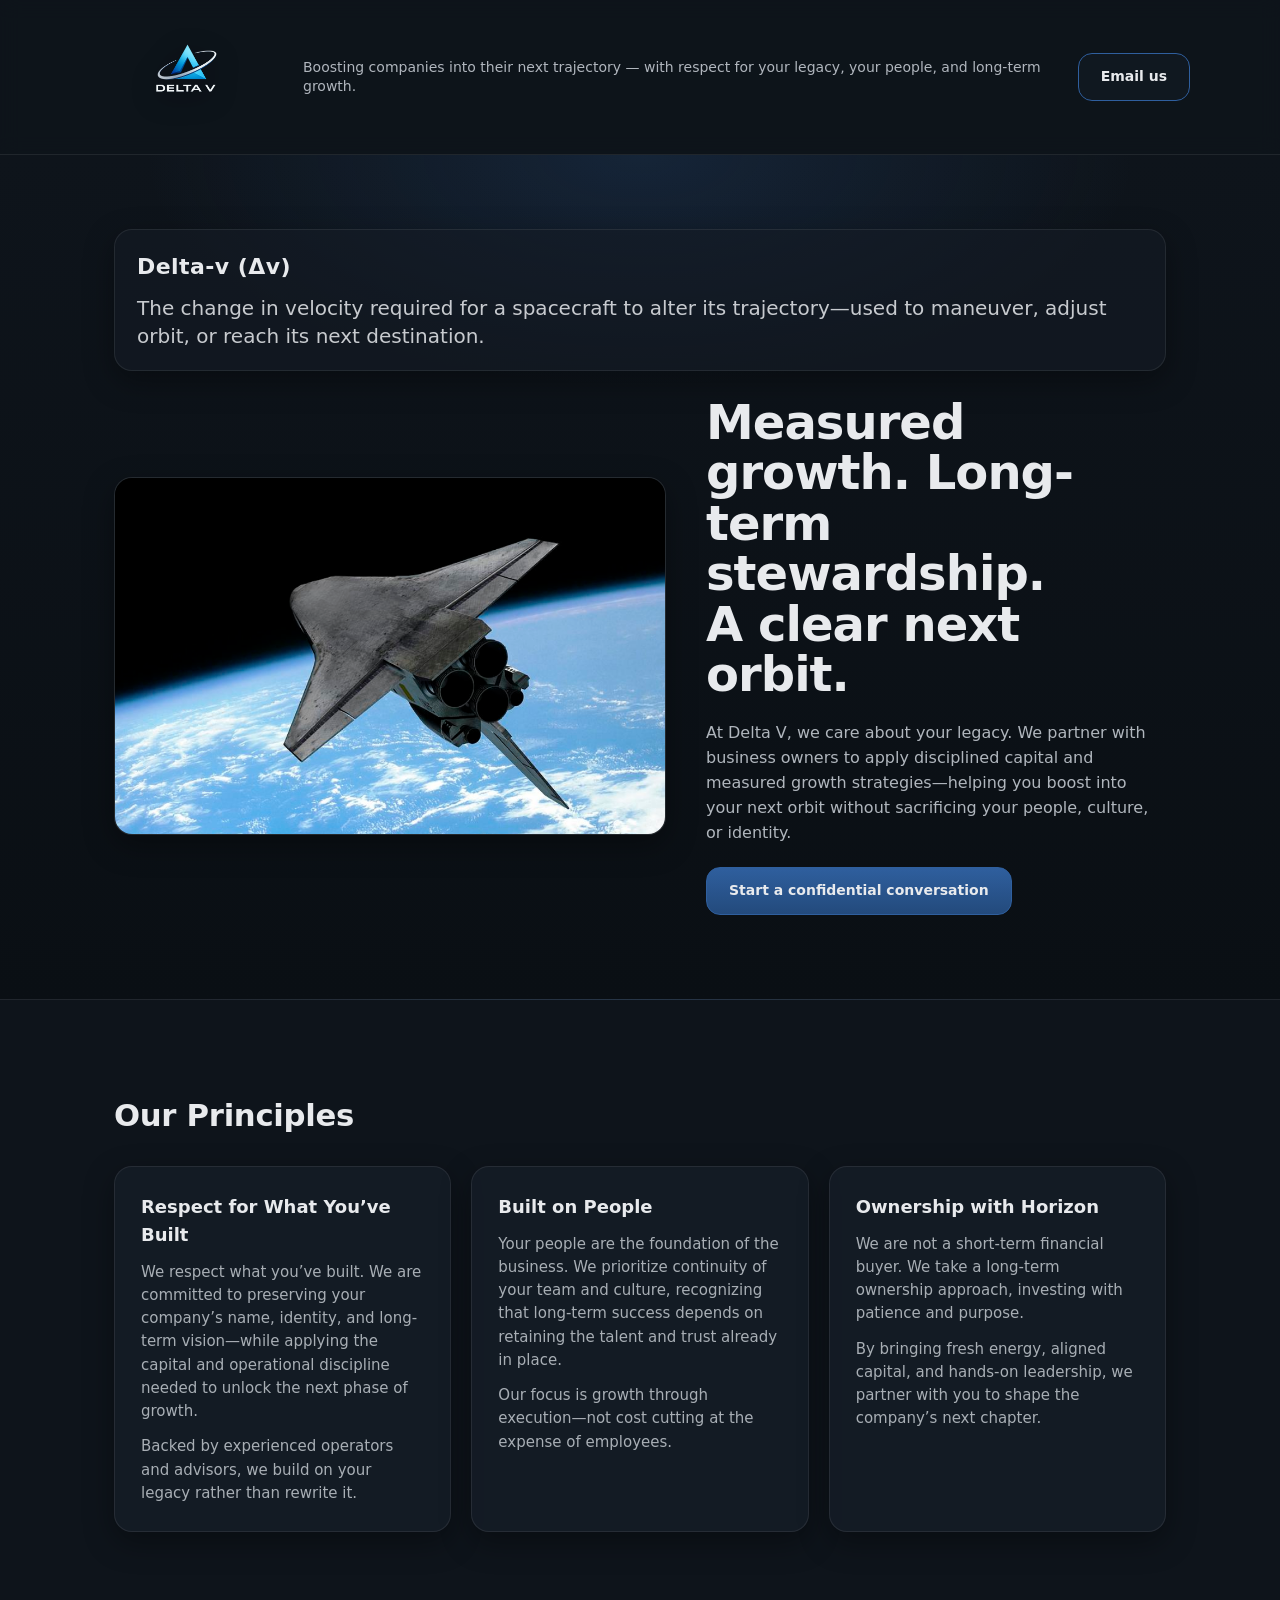
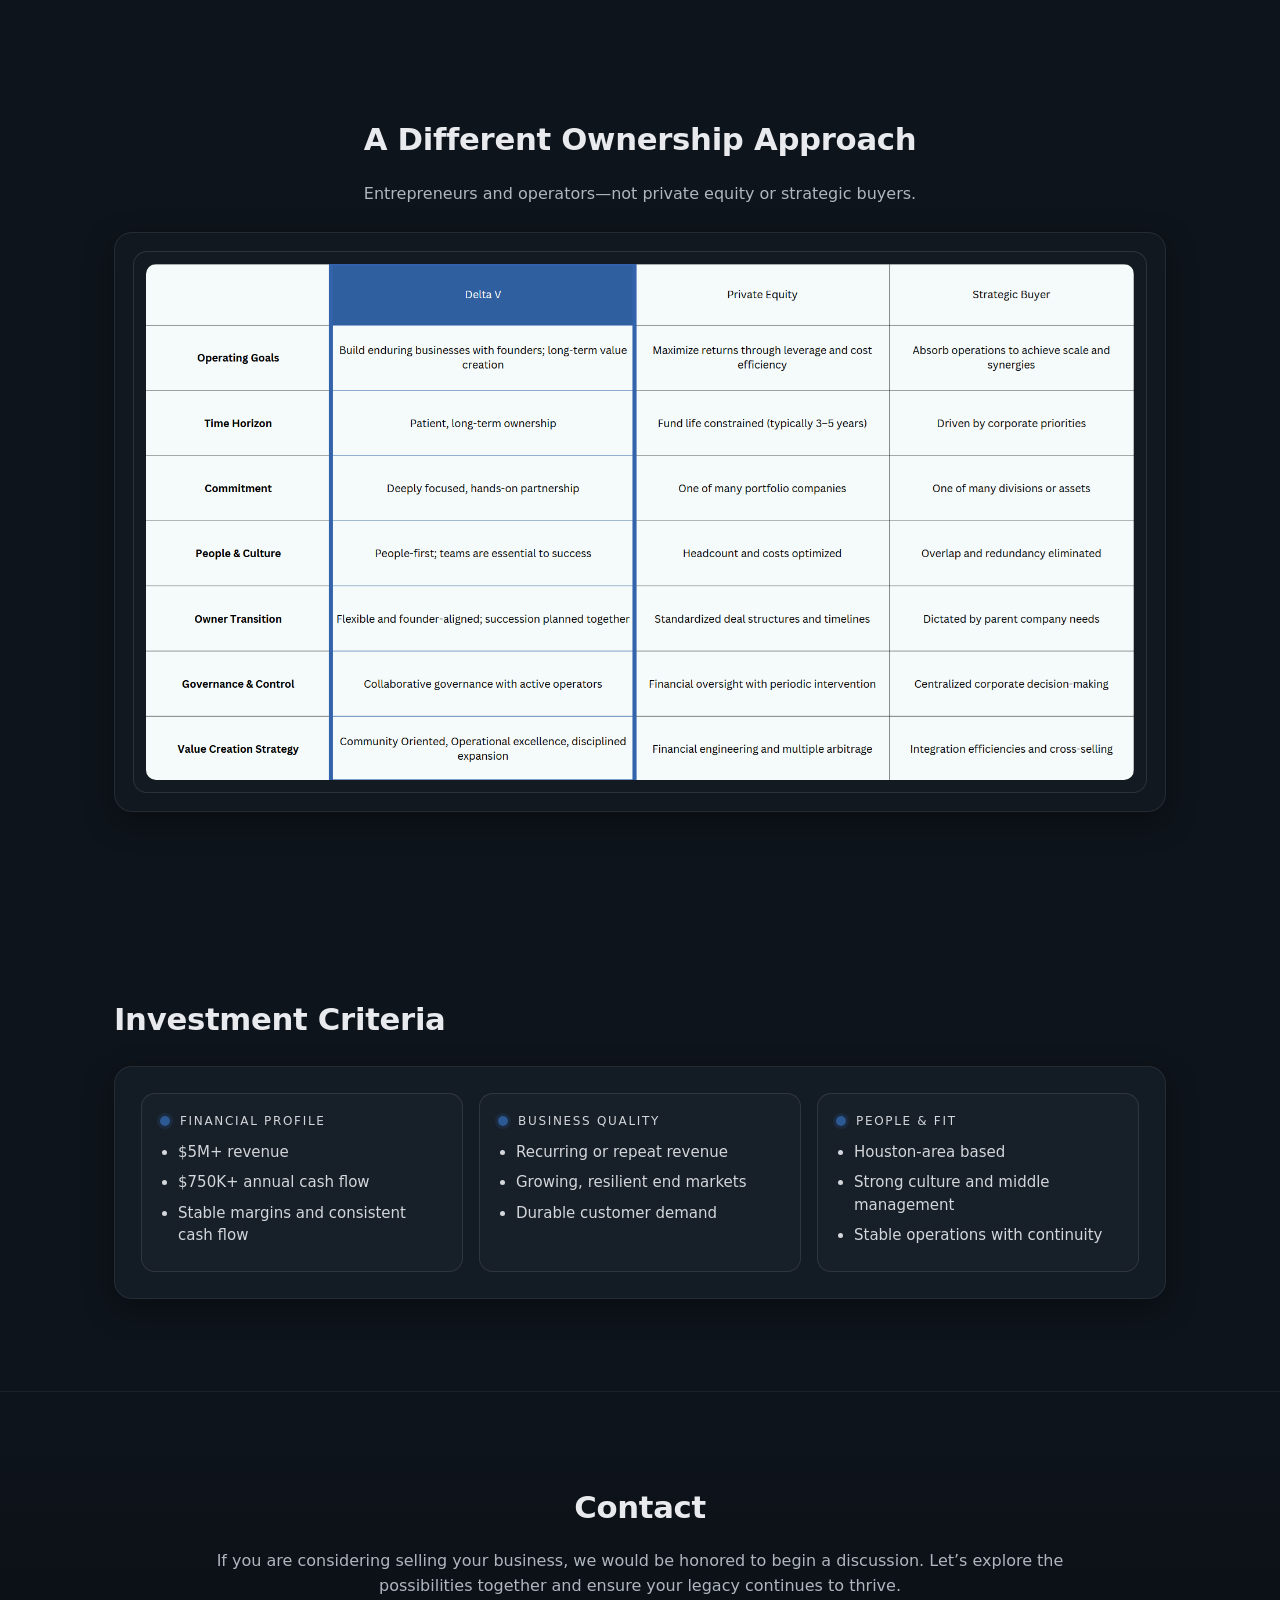
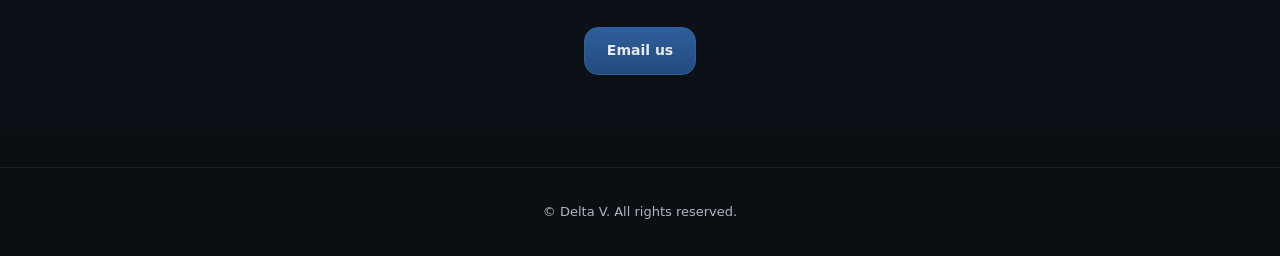
==== index.html @ 6af0a7a3 "Update index.html" ====
<!DOCTYPE html>
<html lang="en">
<head>
  <meta charset="UTF-8" />
  <meta name="viewport" content="width=device-width, initial-scale=1.0" />
  <title>Delta V</title>

  <style>
    :root{
      --bg-main:#0e141b;
      --bg-dark:#0a0f14;
      --text-main:#e8eaed;
      --text-muted:#b0b6bd;
      --accent:#2f5f9e;
      --border:rgba(255,255,255,.08);
      --shadow: 0 10px 30px rgba(0,0,0,.35);

      --max:1100px;
      --pad:24px;
      --radius:18px;

      --h1: clamp(30px, 3.8vw, 48px);
      --h2: clamp(24px, 2.4vw, 34px);
      --h3: 18px;
      --p:  clamp(16px, 1.2vw, 18px);

      --def-title: clamp(18px, 1.8vw, 22px);
      --def-text: clamp(16px, 1.6vw, 20px);
    }

    *{box-sizing:border-box;margin:0;padding:0}
    body{
      font-family: ui-sans-serif, system-ui, -apple-system, "Segoe UI", Roboto, Inter, Arial;
      background: var(--bg-main);
      color: var(--text-main);
      line-height: 1.55;
      -webkit-font-smoothing: antialiased;
    }

    a{color:inherit;text-decoration:none}
    img{display:block;max-width:100%}

    .wrap{max-width:var(--max);margin:0 auto;padding:0 var(--pad)}
    .section{padding:92px 0}
    @media (max-width: 640px){ :root{--pad:18px} .section{padding:72px 0} }

    h1{font-size:var(--h1);letter-spacing:-.02em;line-height:1.08;font-weight:650}
    h2{font-size:var(--h2);margin-bottom:18px;font-weight:650;letter-spacing:-.01em}
    h3{font-size:var(--h3);margin-bottom:12px;font-weight:650}
    p{color:var(--text-muted);font-size:var(--p)}

    .btn{
      display:inline-flex;align-items:center;justify-content:center;
      padding:12px 22px;border-radius:14px;
      border:1px solid var(--accent);
      font-weight:650;font-size:14px;white-space:nowrap;
      background:rgba(20,28,38,.55);
      transition:transform .15s ease, box-shadow .15s ease;
    }
    .btn:hover{transform:translateY(-1px);box-shadow:0 12px 26px rgba(0,0,0,.35)}
    .btn-primary{
      background:linear-gradient(180deg,#2f5f9e,#234a7c);
      border-color:#2f5f9e;
    }

    /* ===== TOP BAR (logo-only) ===== */
    .topbar{
      position:sticky;top:0;z-index:100;
      background:rgba(14,20,27,.9);
      backdrop-filter:blur(10px);
      border-bottom:1px solid var(--border);
    }
    .topbar-inner{
      display:flex;align-items:center;justify-content:space-between;
      gap:22px;padding:12px 0;
    }
    .brand{display:flex;align-items:center;gap:18px;min-width:0}

    /* Transparent-logo-ready: no badge background, soft edges, subtle shadow */
   .logo-wrap{
  padding: 0;              /* key: no padding ballooning the bar */
  line-height: 0;          /* removes extra inline spacing */
  display:flex;
  align-items:center;
}

.logo-wrap img{
  height: 130px;            /* THIS controls size cleanly */
  width: auto;
  max-width: none;         /* prevents max-width:100% from limiting */
  object-fit: contain;
  filter: drop-shadow(0 6px 14px rgba(0,0,0,.45));
}


    .top-tagline{
      color:var(--text-muted);
      font-size:14px;line-height:1.35;max-width:780px;
    }
   @media (max-width: 780px){
  .logo-wrap{
    width:54px;
  }
}

    /* ===== HERO ===== */
    .hero{
      background:
        radial-gradient(900px 420px at 50% 0%, rgba(47,95,158,.22), transparent 55%),
        linear-gradient(to bottom,var(--bg-main),var(--bg-dark));
      padding:74px 0 84px;
      border-bottom:1px solid var(--border);
    }
    .def-wide{
      border:1px solid var(--border);
      background:rgba(20,28,38,.6);
      border-radius:18px;
      padding:20px 22px;
      box-shadow:var(--shadow);
      margin-bottom:26px;
    }
    .def-wide .def-title{
      font-size:var(--def-title);
      font-weight:700;
      letter-spacing:.02em;
      color:var(--text-main);
      margin-bottom:10px;
    }
    .def-wide .def-text{
      font-size:var(--def-text);
      color:rgba(232,234,237,.85);
      line-height:1.4;
      max-width:1000px;
    }
    .hero-grid{
      display:grid;
      grid-template-columns:minmax(0,1.2fr) minmax(0,1fr);
      gap:40px;
      align-items:center;
    }
    @media (max-width: 900px){
      .hero-grid{grid-template-columns:1fr;gap:22px}
    }
    .hero-media{
      border-radius:var(--radius);
      overflow:hidden;
      border:1px solid var(--border);
      background:rgba(255,255,255,.03);
      box-shadow:var(--shadow);
    }
    .hero-media img{width:100%;height:auto;object-fit:cover}
    .hero-copy{
      display:flex;flex-direction:column;
      align-items:flex-start;justify-content:center;
      max-width:520px;
    }
    .hero-copy h1{
      margin:0 0 12px;
      line-height:1.05;
      letter-spacing:-.02em;
    }
    .hero-copy p{margin-top:10px;max-width:720px}
    .hero-actions{display:flex;gap:12px;flex-wrap:wrap;margin-top:22px}

    /* ===== PRINCIPLES ===== */
    .grid-3{
      display:grid;
      grid-template-columns:repeat(3,1fr);
      gap:20px;
      margin-top:26px;
    }
    @media (max-width: 900px){ .grid-3{grid-template-columns:1fr} }
    .card{
      background:rgba(20,28,38,.9);
      border:1px solid var(--border);
      border-radius:var(--radius);
      padding:26px;
      box-shadow:var(--shadow);
    }
    .card p{
      color:rgba(176,182,189,.95);
      font-size:15px;
      line-height:1.55;
    }

    /* ===== COMPARISON TABLE (embedded feel, no extra text) ===== */
    .center{text-align:center}
    .embed{
      margin-top:26px;
      border:1px solid var(--border);
      border-radius:var(--radius);
      background:rgba(255,255,255,.02);
      box-shadow:var(--shadow);
      padding:18px;
    }
    .table-wrap{
      border-radius:14px;
      border:1px solid rgba(255,255,255,.10);
      background:rgba(255,255,255,.01);
      padding:12px;
      overflow-x:auto;
      -webkit-overflow-scrolling:touch;
    }
    .table-wrap img{
      min-width:820px;
      background:#fff;
      border-radius:10px;
      display:block;
    }

    /* ===== INVESTMENT CRITERIA (3 buckets + dots) ===== */
    .criteria-card{
      margin-top:22px;
      background:rgba(20,28,38,.9);
      border:1px solid var(--border);
      border-radius:var(--radius);
      box-shadow:var(--shadow);
      padding:26px;
    }
    .criteria-buckets{
      display:grid;
      grid-template-columns:repeat(3,minmax(0,1fr));
      gap:16px;
    }
    @media (max-width: 980px){ .criteria-buckets{grid-template-columns:1fr} }
    .bucket{
      border:1px solid rgba(255,255,255,.10);
      background:rgba(255,255,255,.02);
      border-radius:14px;
      padding:18px 18px 16px;
    }
    .bucket-title{
      font-size:12px;
      letter-spacing:.14em;
      text-transform:uppercase;
      color:rgba(232,234,237,.90);
      margin-bottom:10px;
      display:flex;
      align-items:center;
      gap:10px;
    }
    .bucket-title:before{
      content:"";
      width:10px;
      height:10px;
      border-radius:999px;
      background:rgba(47,95,158,.9);
      box-shadow:0 0 0 3px rgba(47,95,158,.18);
      flex:0 0 auto;
    }
    .bucket ul{
      margin:0;
      padding-left:18px;
      color:rgba(232,234,237,.90);
    }
    .bucket li{
      font-size:15px;
      line-height:1.5;
      margin:8px 0;
    }

    /* ===== CONTACT (overlap fixed) ===== */
    .contact{
      background:linear-gradient(to bottom,var(--bg-main),var(--bg-dark));
      border-top:1px solid var(--border);
    }
    .stack{
      max-width:860px;
      margin:0 auto;
      text-align:center;
    }
    .contact .stack p{
      margin: 0 auto 22px;
      max-width: 900px;
    }
    .contact-actions{
      display:flex;
      justify-content:center;
      padding-top: 6px;
    }

    footer{
      text-align:center;
      padding:34px 24px;
      font-size:13px;
      color:var(--text-muted);
      border-top:1px solid var(--border);
      background:var(--bg-dark);
    }
  </style>
</head>

<body>

  <!-- TOP BAR (logo-only) -->
  <div class="topbar">
    <div class="wrap topbar-inner">
      <div class="brand">
        <div class="logo-wrap">
          <img src="assets/logo.png" alt="Delta V logo">
        </div>
        <div class="top-tagline">
          Boosting companies into their next trajectory — with respect for your legacy,
          your people, and long-term growth.
        </div>
      </div>
      <a class="btn" href="mailto:hello@deltav.com">Email us</a>
    </div>
  </div>

  <!-- HERO -->
  <section class="hero">
    <div class="wrap">

      <div class="def-wide">
        <div class="def-title">Delta-v (Δv)</div>
        <div class="def-text">
          The change in velocity required for a spacecraft to alter its trajectory—used to maneuver,
          adjust orbit, or reach its next destination.
        </div>
      </div>

      <div class="hero-grid">
        <div class="hero-media">
          <img src="assets/hero-orbit.png" alt="Spacecraft boosting into orbit">
        </div>

        <div class="hero-copy">
          <h1>Measured growth. Long-term stewardship.<br>A clear next orbit.</h1>

          <p>
            At Delta V, we care about your legacy. We partner with business owners to apply disciplined capital
            and measured growth strategies—helping you boost into your next orbit without sacrificing your
            people, culture, or identity.
          </p>

          <!-- Email template button removed -->
          <div class="hero-actions">
            <a class="btn btn-primary" href="mailto:hello@deltav.com">Start a confidential conversation</a>
          </div>
        </div>
      </div>

    </div>
  </section>

  <!-- PRINCIPLES (original full text) -->
  <section class="section">
    <div class="wrap">
      <h2>Our Principles</h2>

      <div class="grid-3">
        <div class="card">
          <h3>Respect for What You’ve Built</h3>
          <p>
            We respect what you’ve built. We are committed to preserving your company’s name, identity, and long-term vision—while applying the capital and operational discipline needed to unlock the next phase of growth.
          </p>
          <p style="margin-top:12px;">
            Backed by experienced operators and advisors, we build on your legacy rather than rewrite it.
          </p>
        </div>

        <div class="card">
          <h3>Built on People</h3>
          <p>
            Your people are the foundation of the business. We prioritize continuity of your team and culture, recognizing that long-term success depends on retaining the talent and trust already in place.
          </p>
          <p style="margin-top:12px;">
            Our focus is growth through execution—not cost cutting at the expense of employees.
          </p>
        </div>

        <div class="card">
          <h3>Ownership with Horizon</h3>
          <p>
            We are not a short-term financial buyer. We take a long-term ownership approach, investing with patience and purpose.
          </p>
          <p style="margin-top:12px;">
            By bringing fresh energy, aligned capital, and hands-on leadership, we partner with you to shape the company’s next chapter.
          </p>
        </div>
      </div>
    </div>
  </section>

  <!-- COMPARISON (embedded feel, no extra text) -->
  <section class="section">
    <div class="wrap">
      <h2 class="center">A Different Ownership Approach</h2>
      <p class="center">Entrepreneurs and operators—not private equity or strategic buyers.</p>

      <div class="embed" aria-label="Ownership comparison table">
        <div class="table-wrap">
          <img src="assets/ownership-comparison.png" alt="Ownership comparison table">
        </div>
      </div>
    </div>
  </section>

  <!-- CRITERIA (3 buckets + dots, no intro text) -->
  <section class="section">
    <div class="wrap">
      <h2>Investment Criteria</h2>

      <div class="criteria-card">
        <div class="criteria-buckets">
          <div class="bucket">
            <div class="bucket-title">Financial Profile</div>
            <ul>
              <li>$5M+ revenue</li>
              <li>$750K+ annual cash flow</li>
              <li>Stable margins and consistent cash flow</li>
            </ul>
          </div>

          <div class="bucket">
            <div class="bucket-title">Business Quality</div>
            <ul>
              <li>Recurring or repeat revenue</li>
              <li>Growing, resilient end markets</li>
              <li>Durable customer demand</li>
            </ul>
          </div>

          <div class="bucket">
            <div class="bucket-title">People &amp; Fit</div>
            <ul>
              <li>Houston-area based</li>
              <li>Strong culture and middle management</li>
              <li>Stable operations with continuity</li>
            </ul>
          </div>
        </div>
      </div>
    </div>
  </section>

  <!-- CONTACT (overlap fixed) -->
  <section class="section contact">
    <div class="wrap">
      <div class="stack">
        <h2>Contact</h2>
        <p>
          If you are considering selling your business, we would be honored to begin a discussion.
          Let’s explore the possibilities together and ensure your legacy continues to thrive.
        </p>
        <div class="contact-actions">
          <a class="btn btn-primary" href="mailto:hello@deltav.com">Email us</a>
        </div>
      </div>
    </div>
  </section>

  <footer>
    © Delta V. All rights reserved.
  </footer>

</body>
</html>
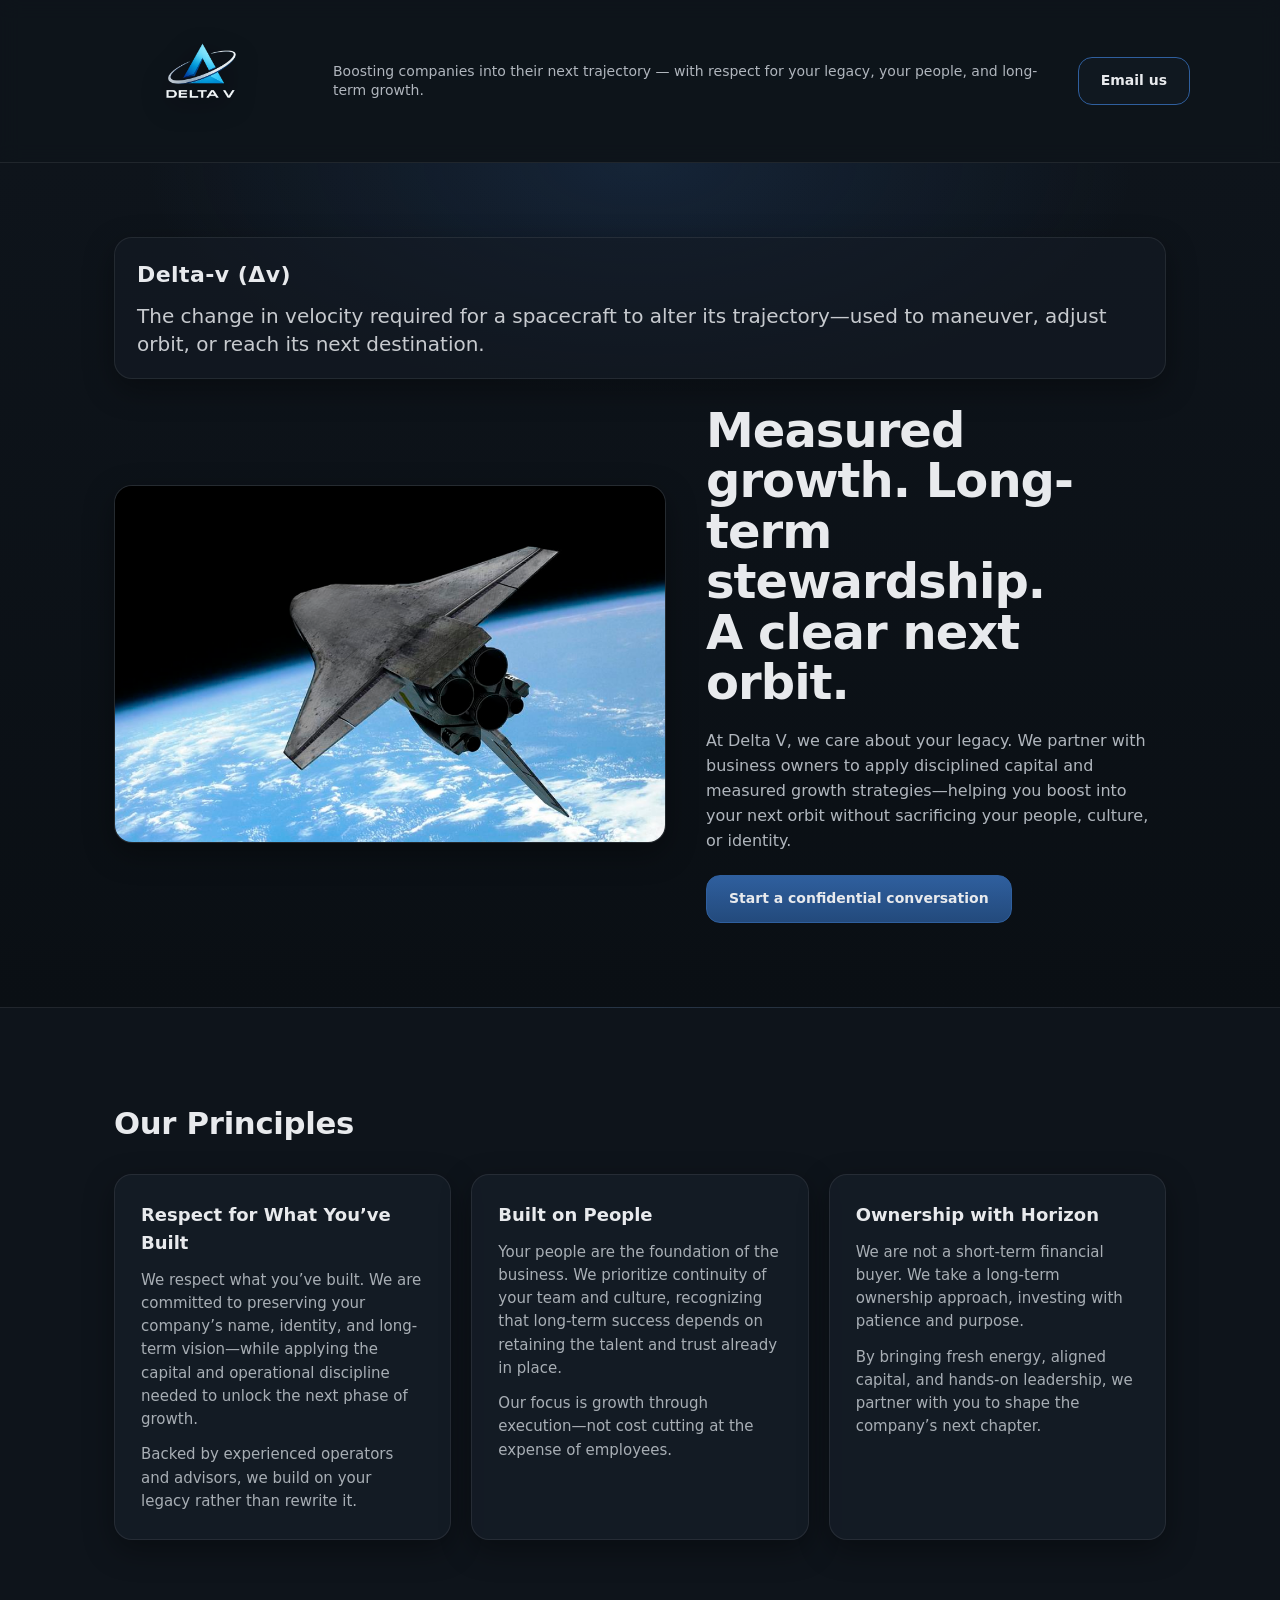
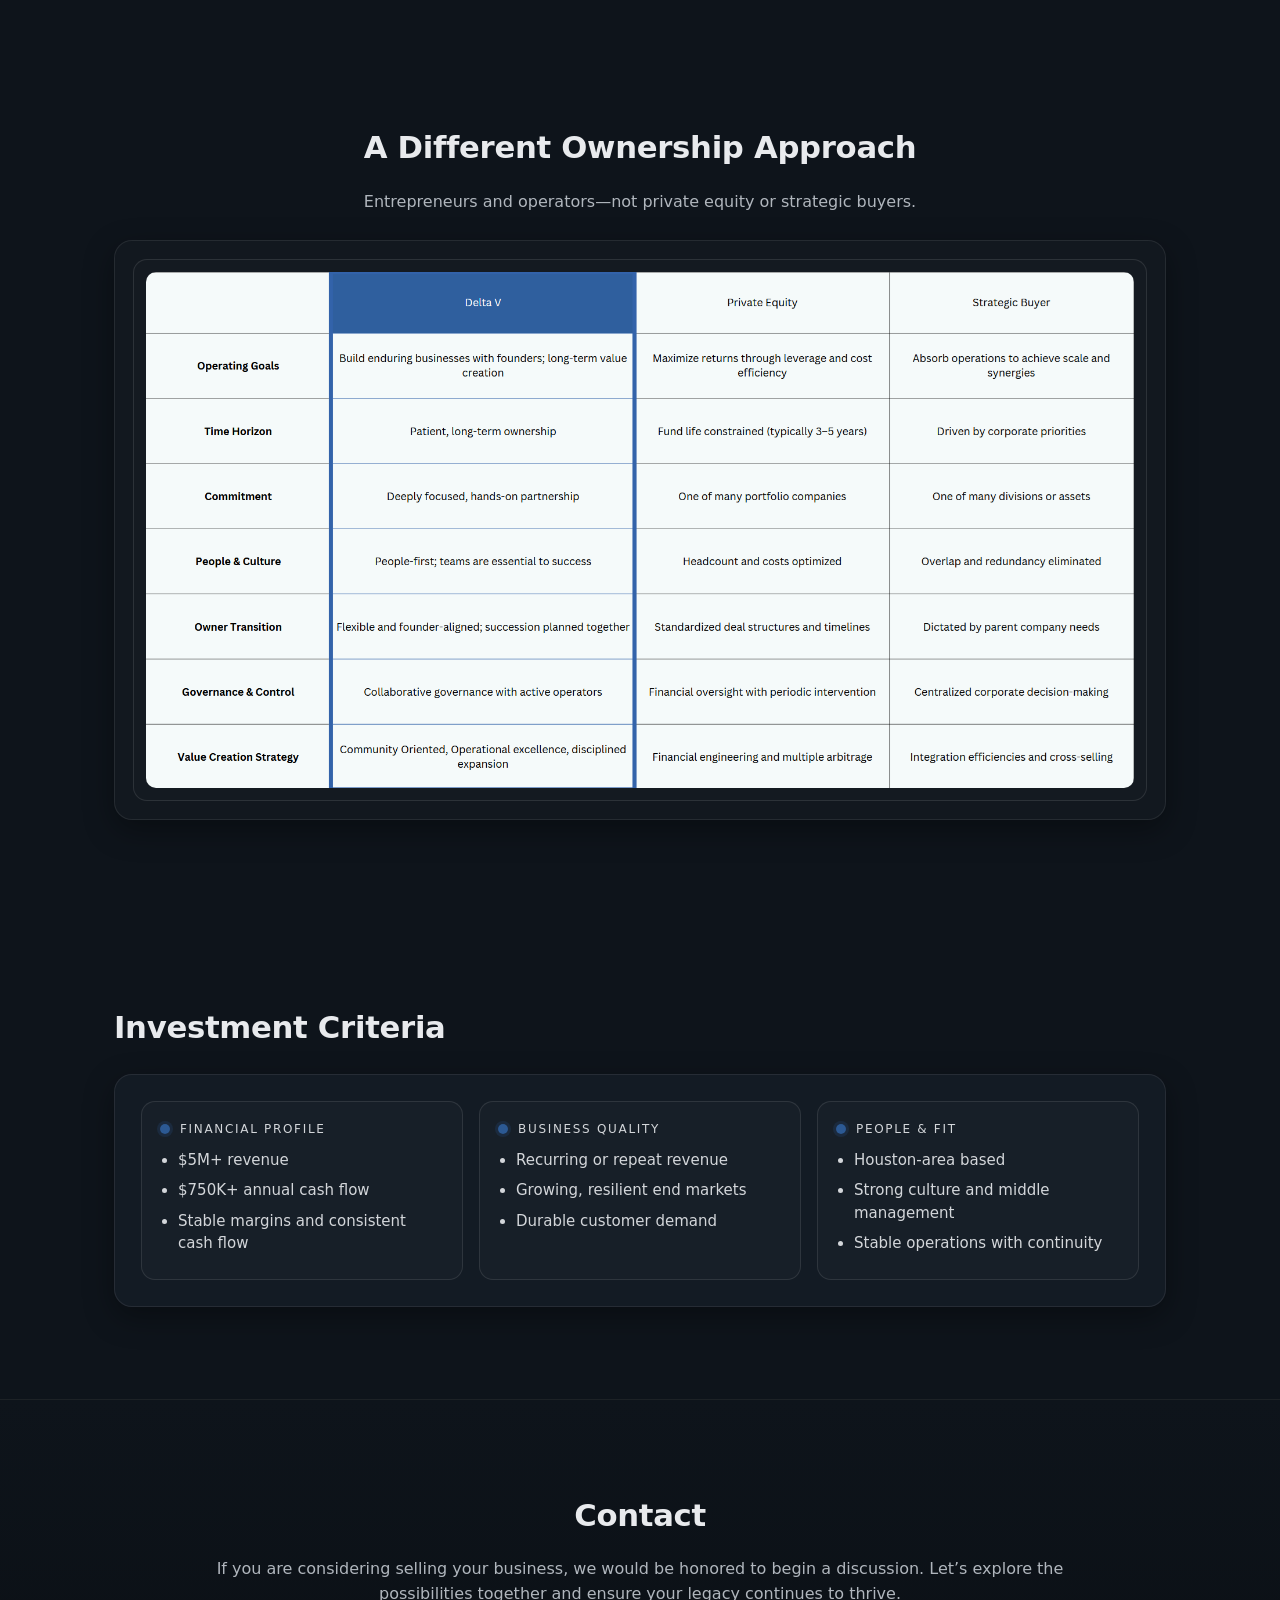
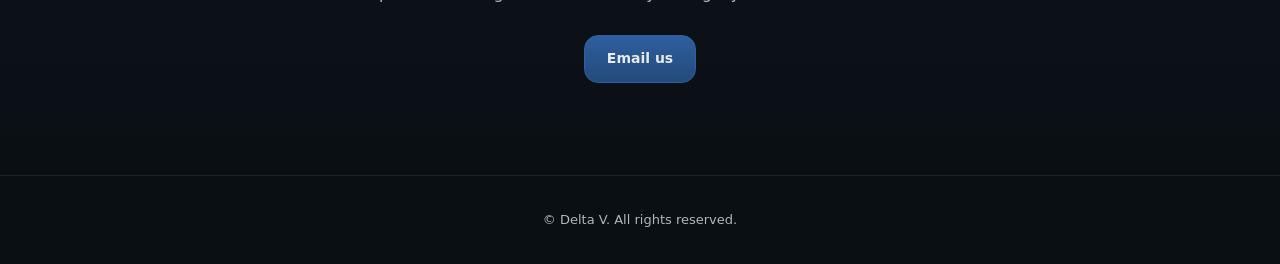
==== commit f4b8cfe2: "Update index.html" ====
--- a/index.html
+++ b/index.html
@@ -72,7 +72,7 @@
     }
     .topbar-inner{
       display:flex;align-items:center;justify-content:space-between;
-      gap:22px;padding:12px 0;
+      gap:22px;padding:6px 0;
     }
     .brand{display:flex;align-items:center;gap:18px;min-width:0}
 
@@ -85,7 +85,7 @@
 }
 
 .logo-wrap img{
-  height: 130px;            /* THIS controls size cleanly */
+  height: 150px;            /* THIS controls size cleanly */
   width: auto;
   max-width: none;         /* prevents max-width:100% from limiting */
   object-fit: contain;
@@ -99,7 +99,7 @@
     }
    @media (max-width: 780px){
   .logo-wrap{
-    width:54px;
+    width:90px;
   }
 }
 
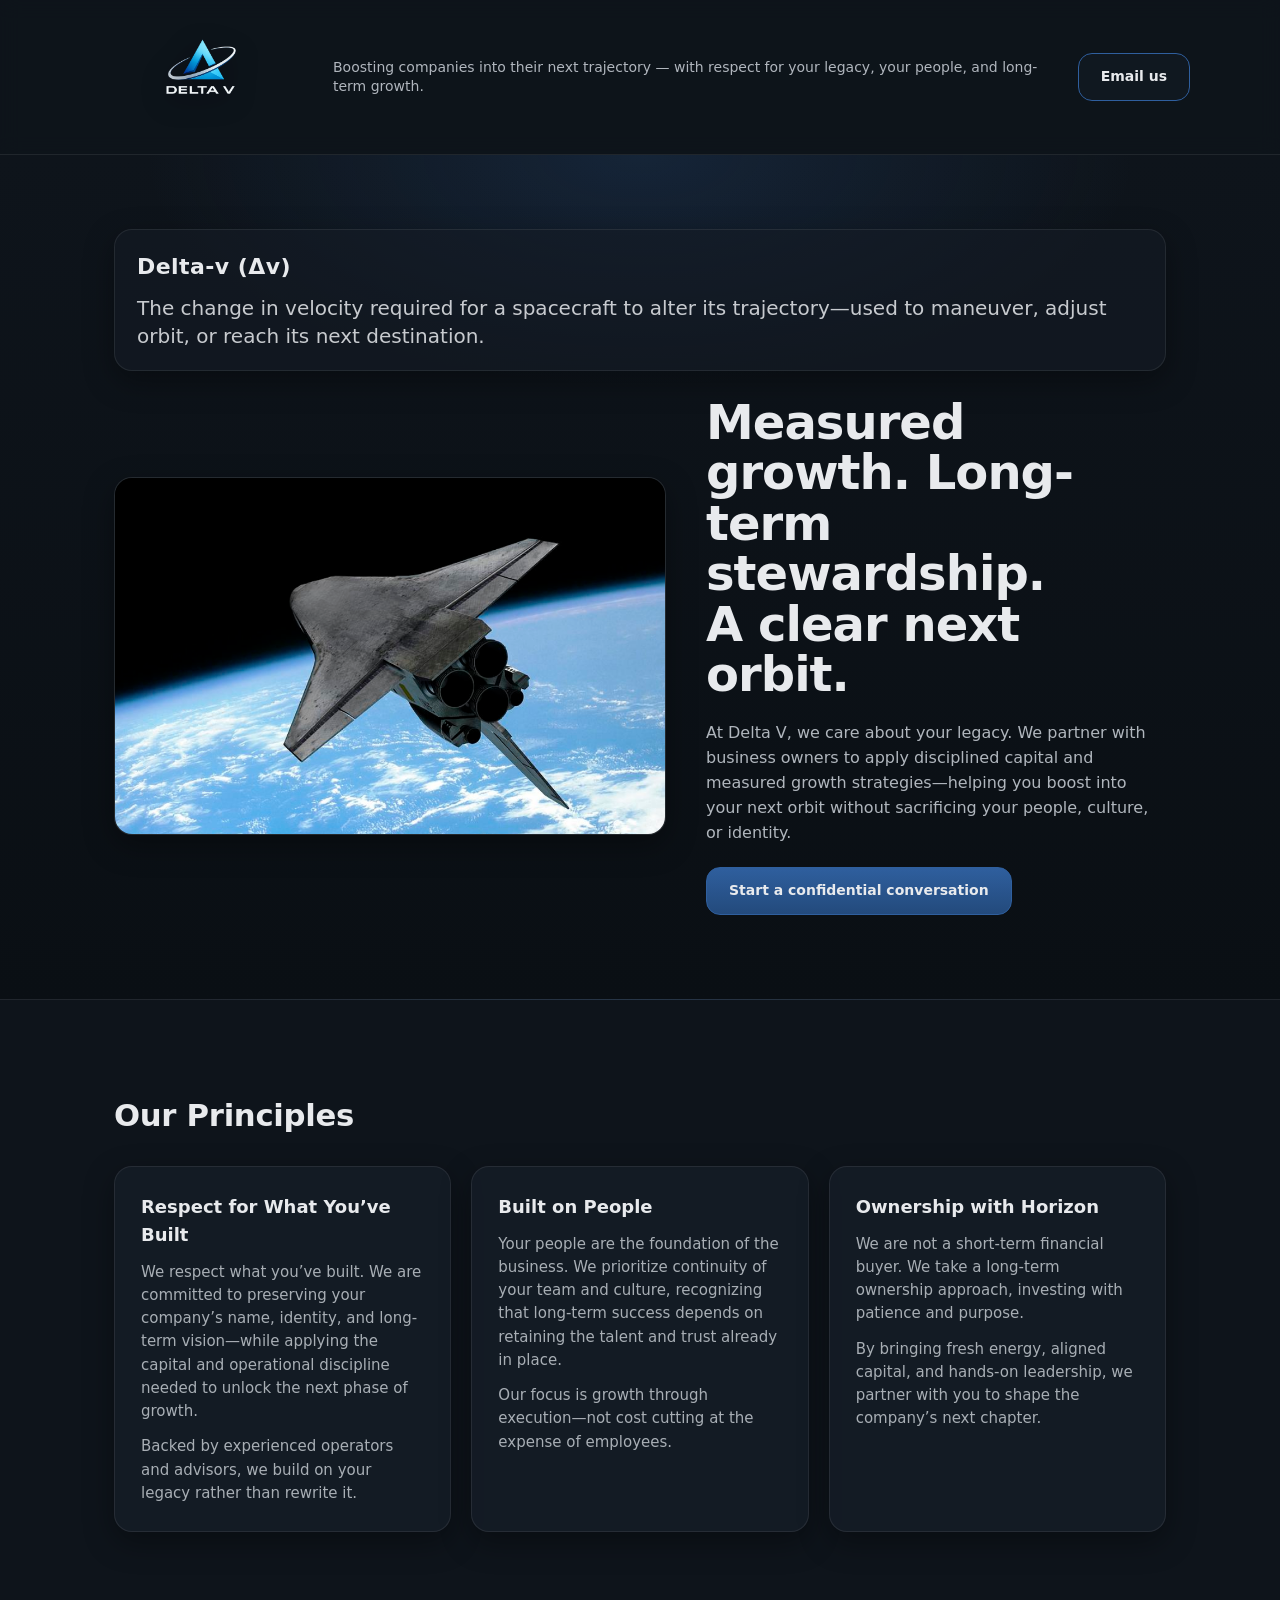
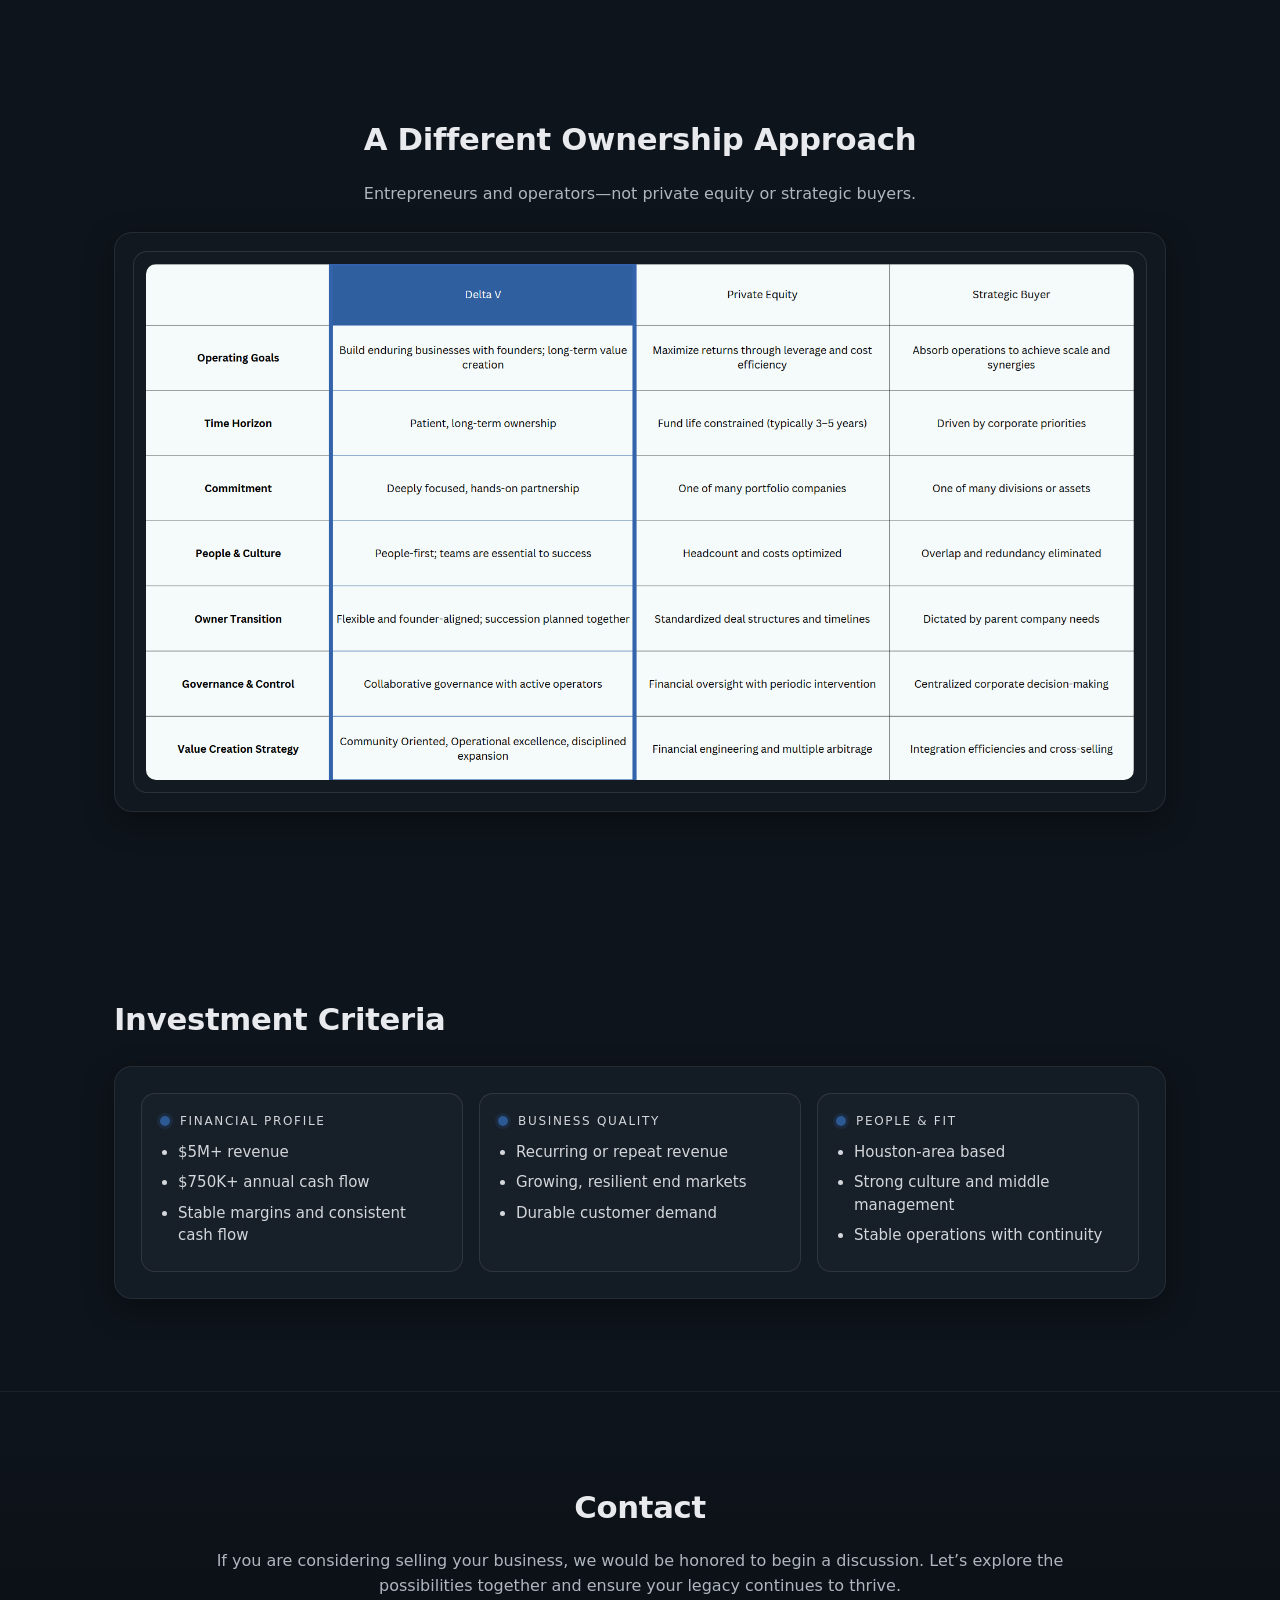
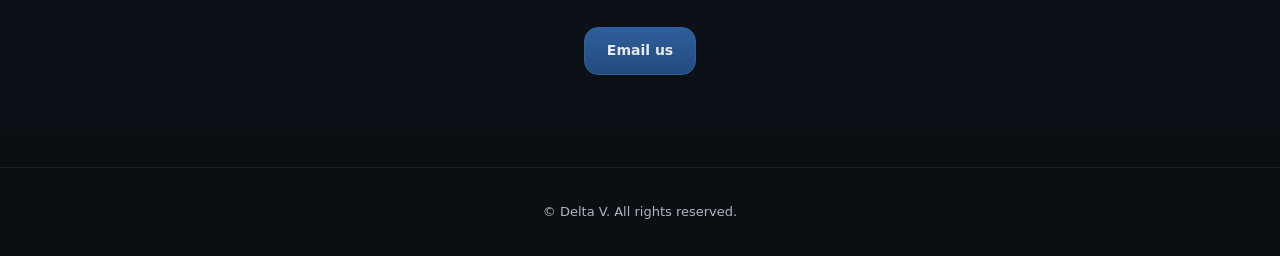
==== commit 38720e34: "Update index.html" ====
--- a/index.html
+++ b/index.html
@@ -65,14 +65,14 @@
 
     /* ===== TOP BAR (logo-only) ===== */
     .topbar{
-      position:sticky;top:0;z-index:100;
+      position:static;top:0;z-index:100;
       background:rgba(14,20,27,.9);
       backdrop-filter:blur(10px);
       border-bottom:1px solid var(--border);
     }
     .topbar-inner{
       display:flex;align-items:center;justify-content:space-between;
-      gap:22px;padding:6px 0;
+      gap:22px;padding:2px 0;
     }
     .brand{display:flex;align-items:center;gap:18px;min-width:0}
 
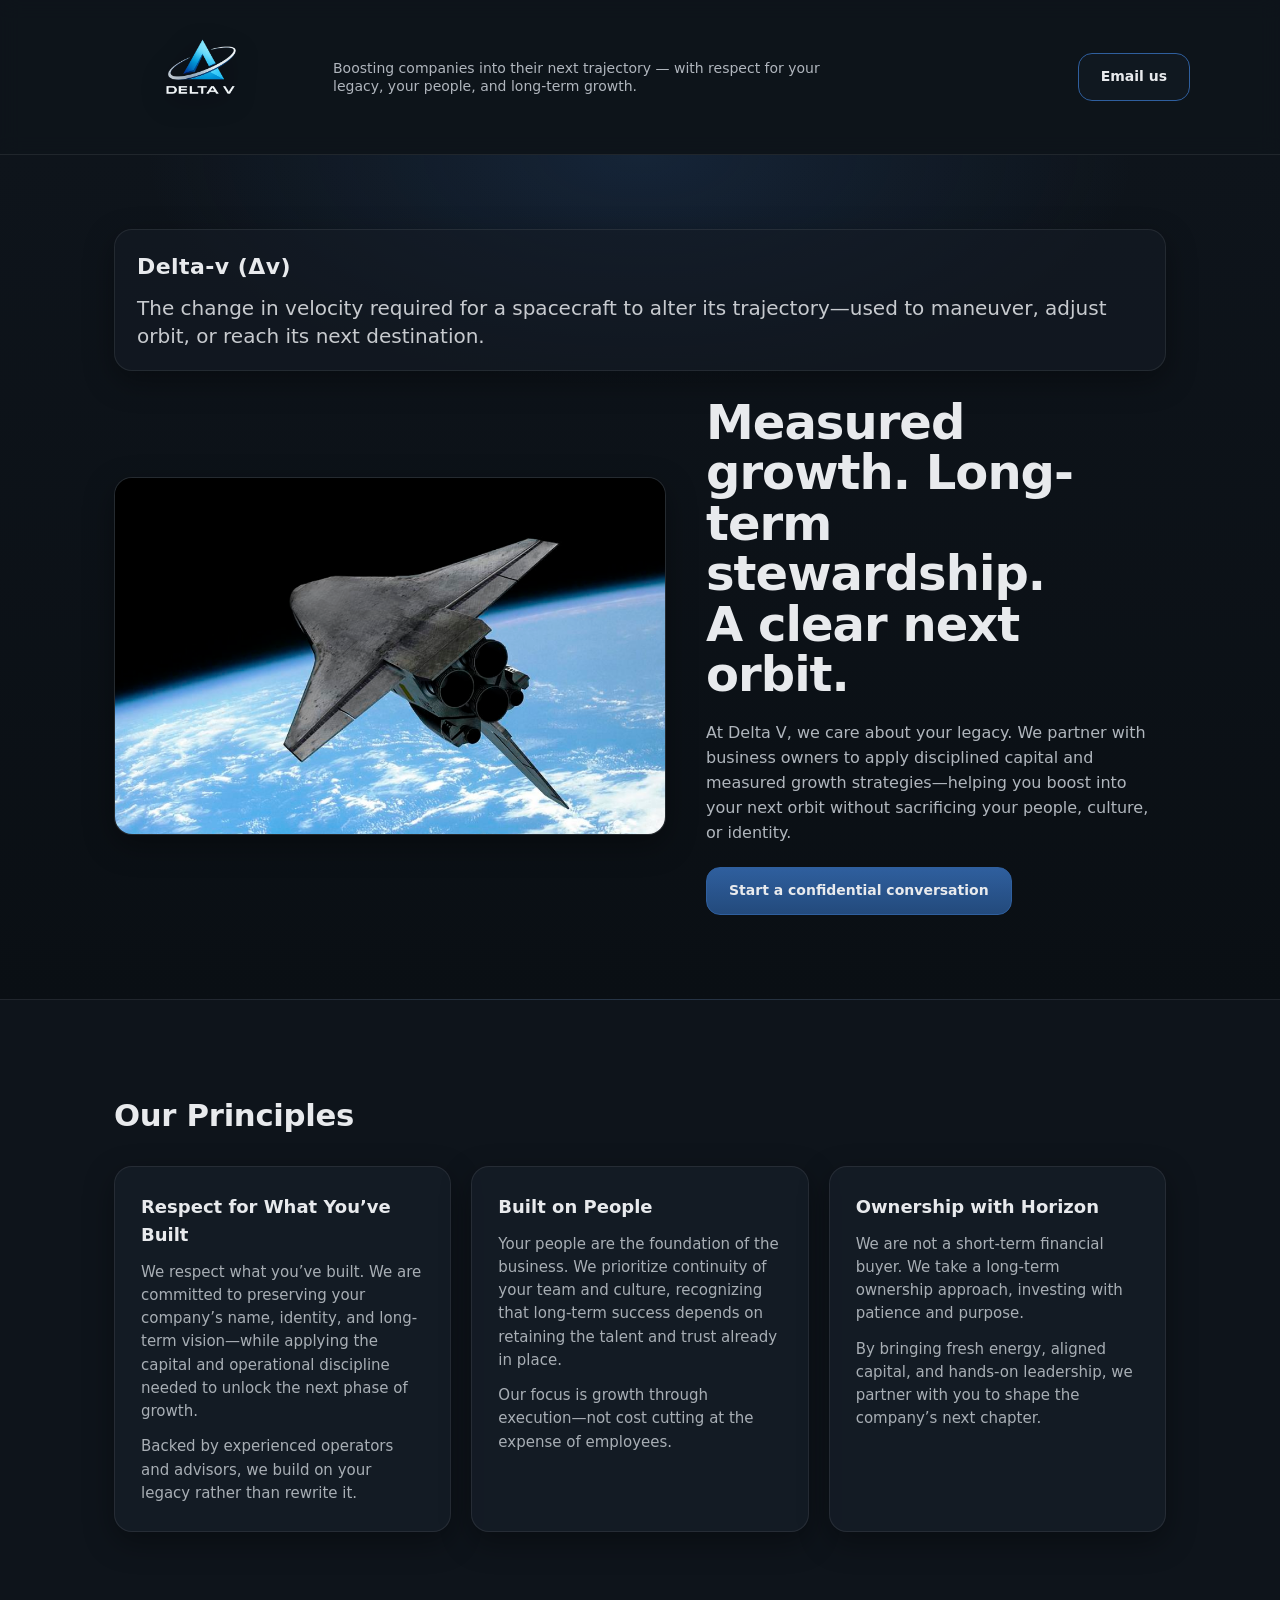
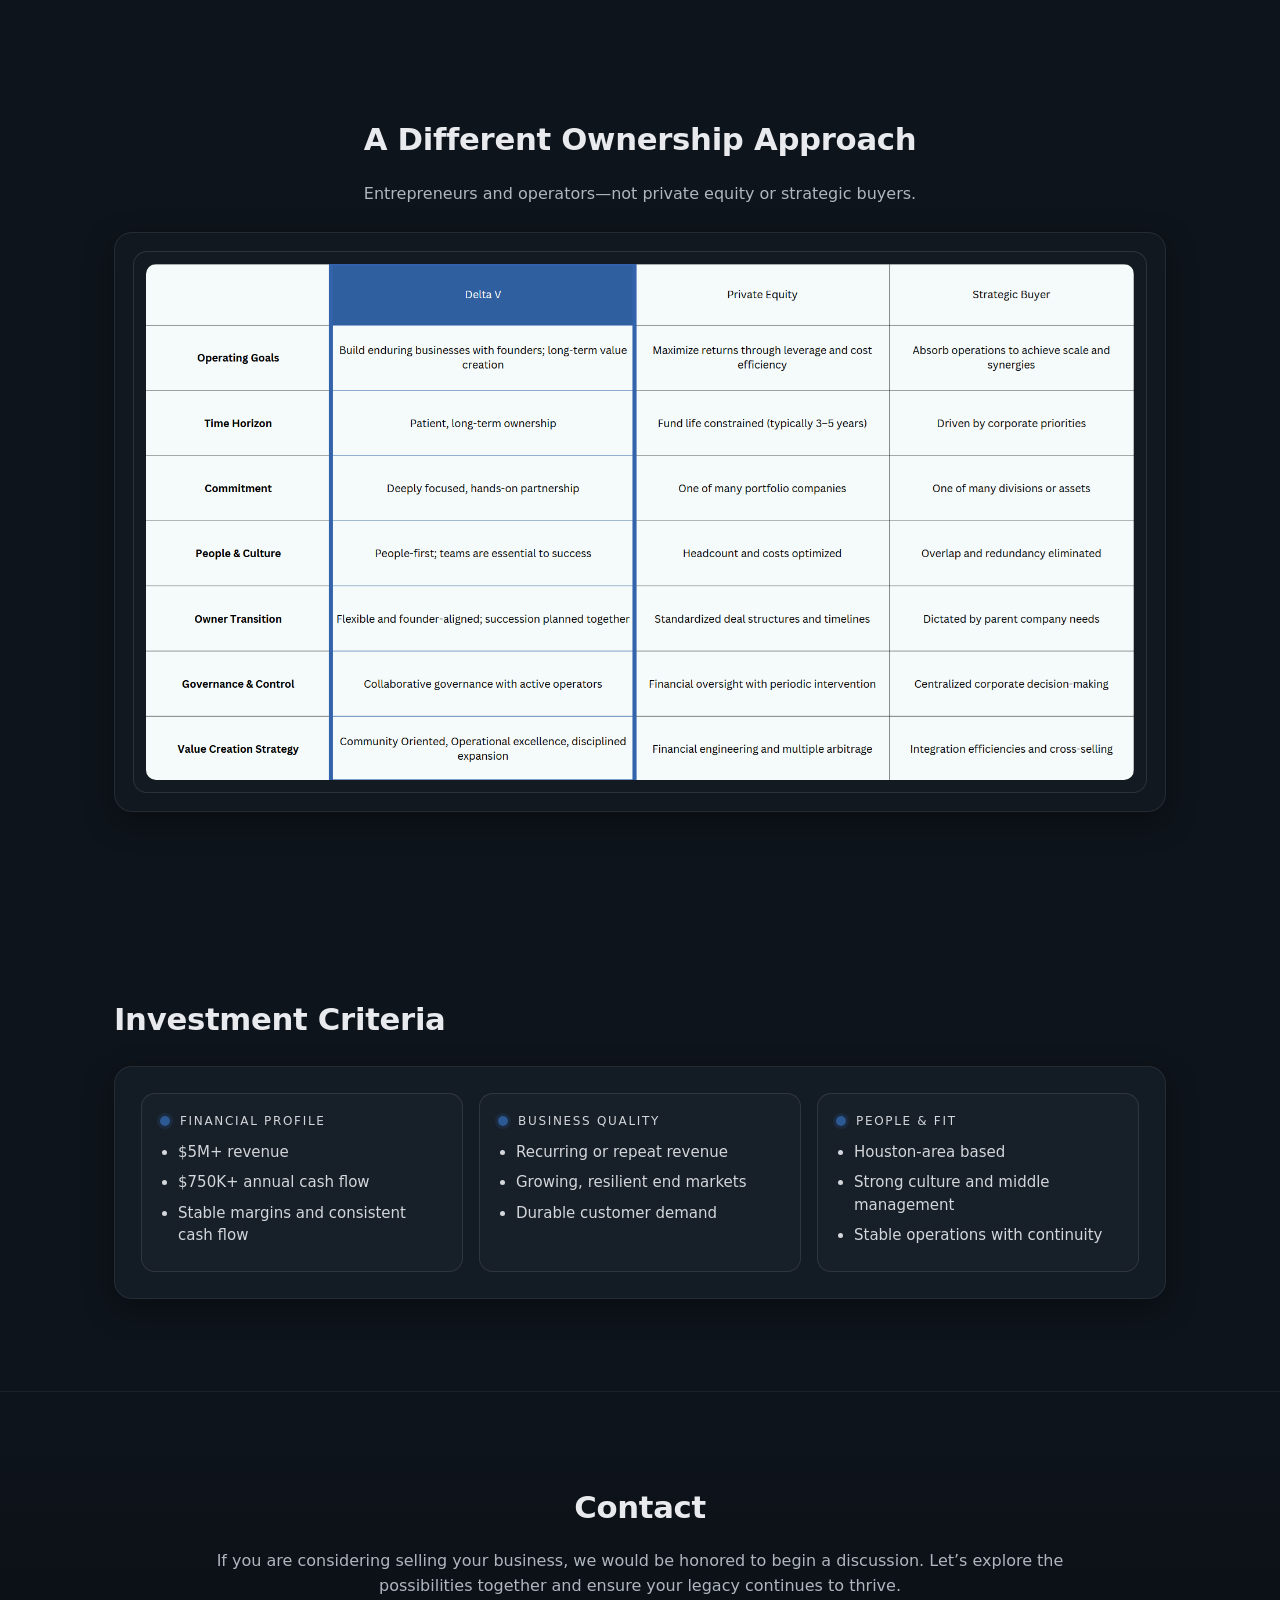
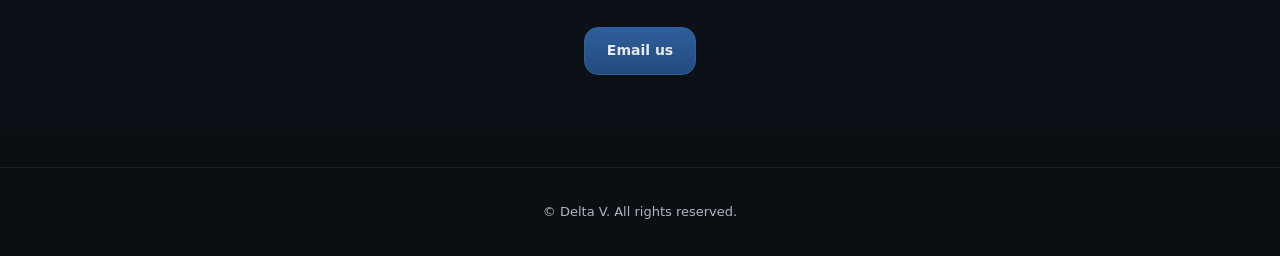
==== commit 51dd526a: "Update index.html" ====
--- a/index.html
+++ b/index.html
@@ -93,13 +93,23 @@
 }
 
 
-    .top-tagline{
-      color:var(--text-muted);
-      font-size:14px;line-height:1.35;max-width:780px;
-    }
-   @media (max-width: 780px){
-  .logo-wrap{
-    width:90px;
+   .top-tagline{
+  color: var(--text-muted);
+  font-size: 14px;
+  line-height: 1.3;
+  max-width: 520px;
+}
+
+@media (max-width: 900px){
+  .brand{
+    align-items: flex-start;
+  }
+
+  .top-tagline{
+    font-size: 13px;
+    max-width: 320px;
+    margin-top: 2px;
+    opacity: 0.85;
   }
 }
 
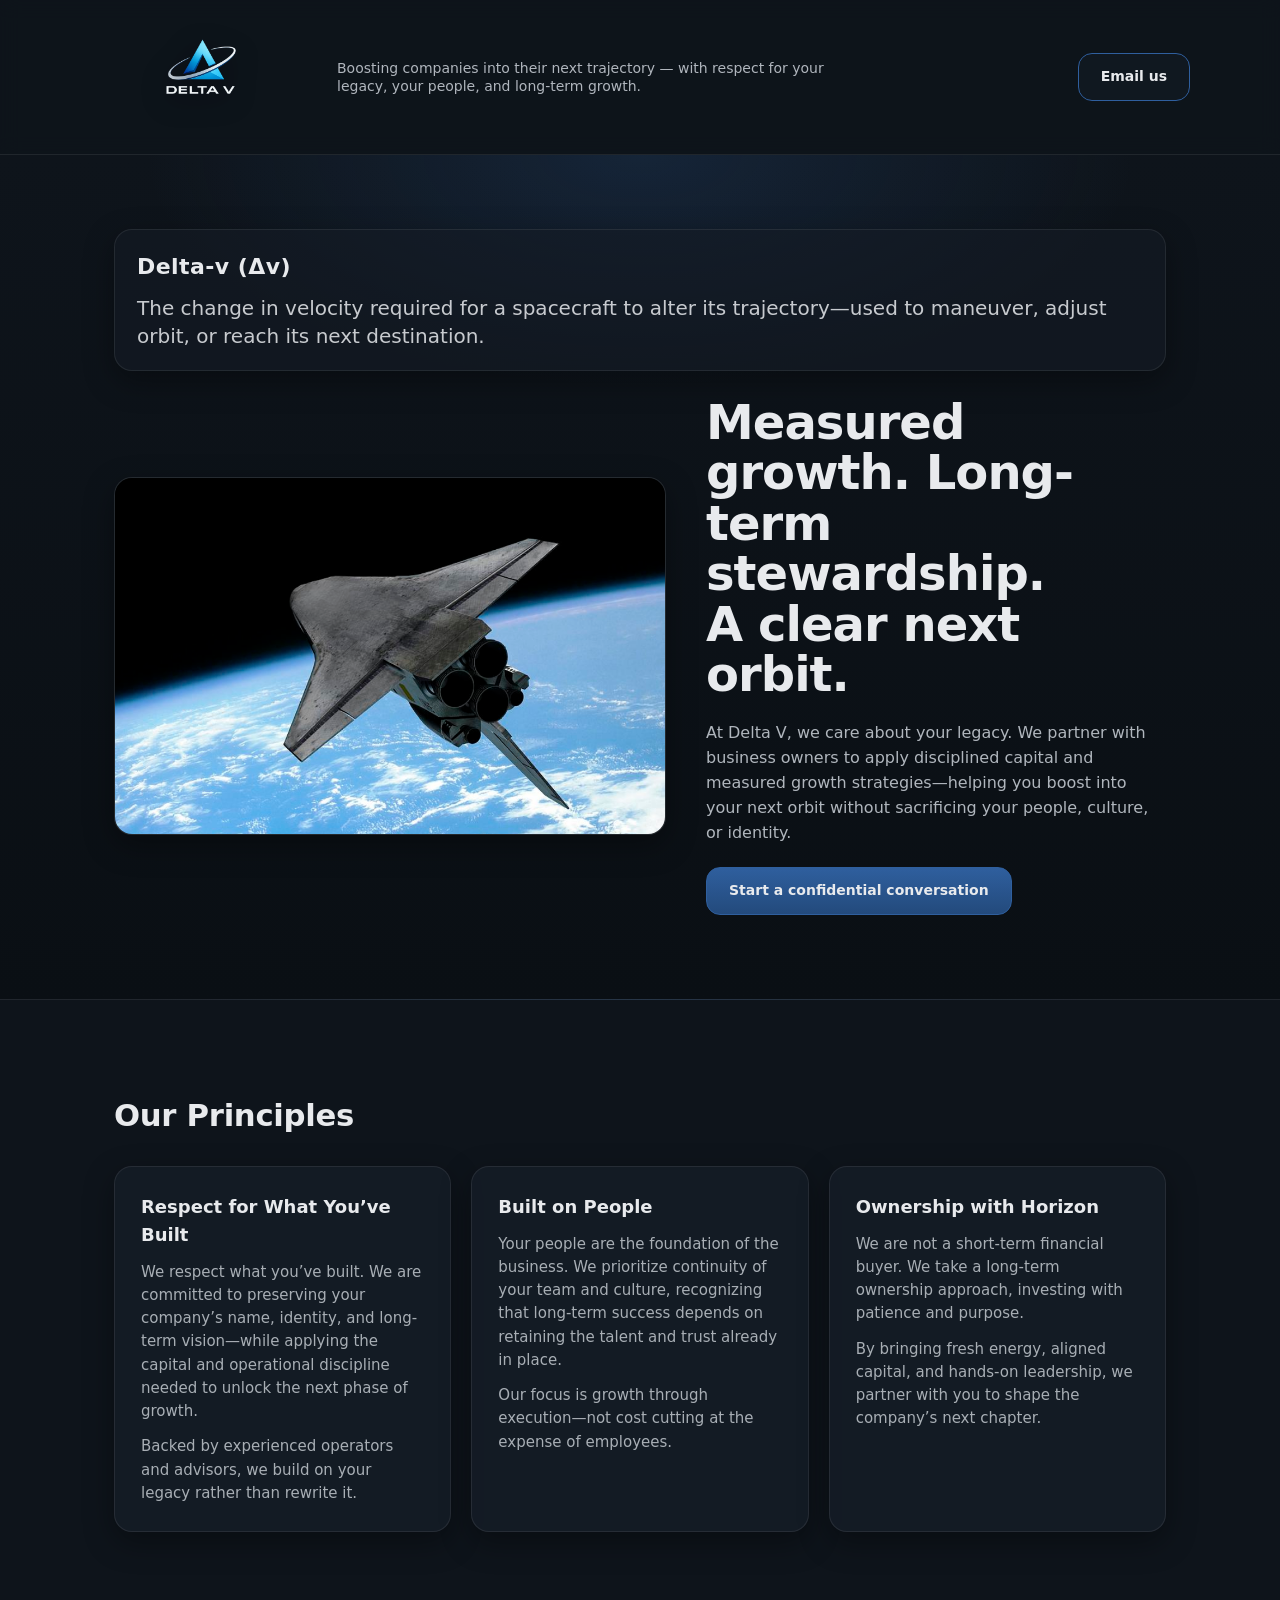
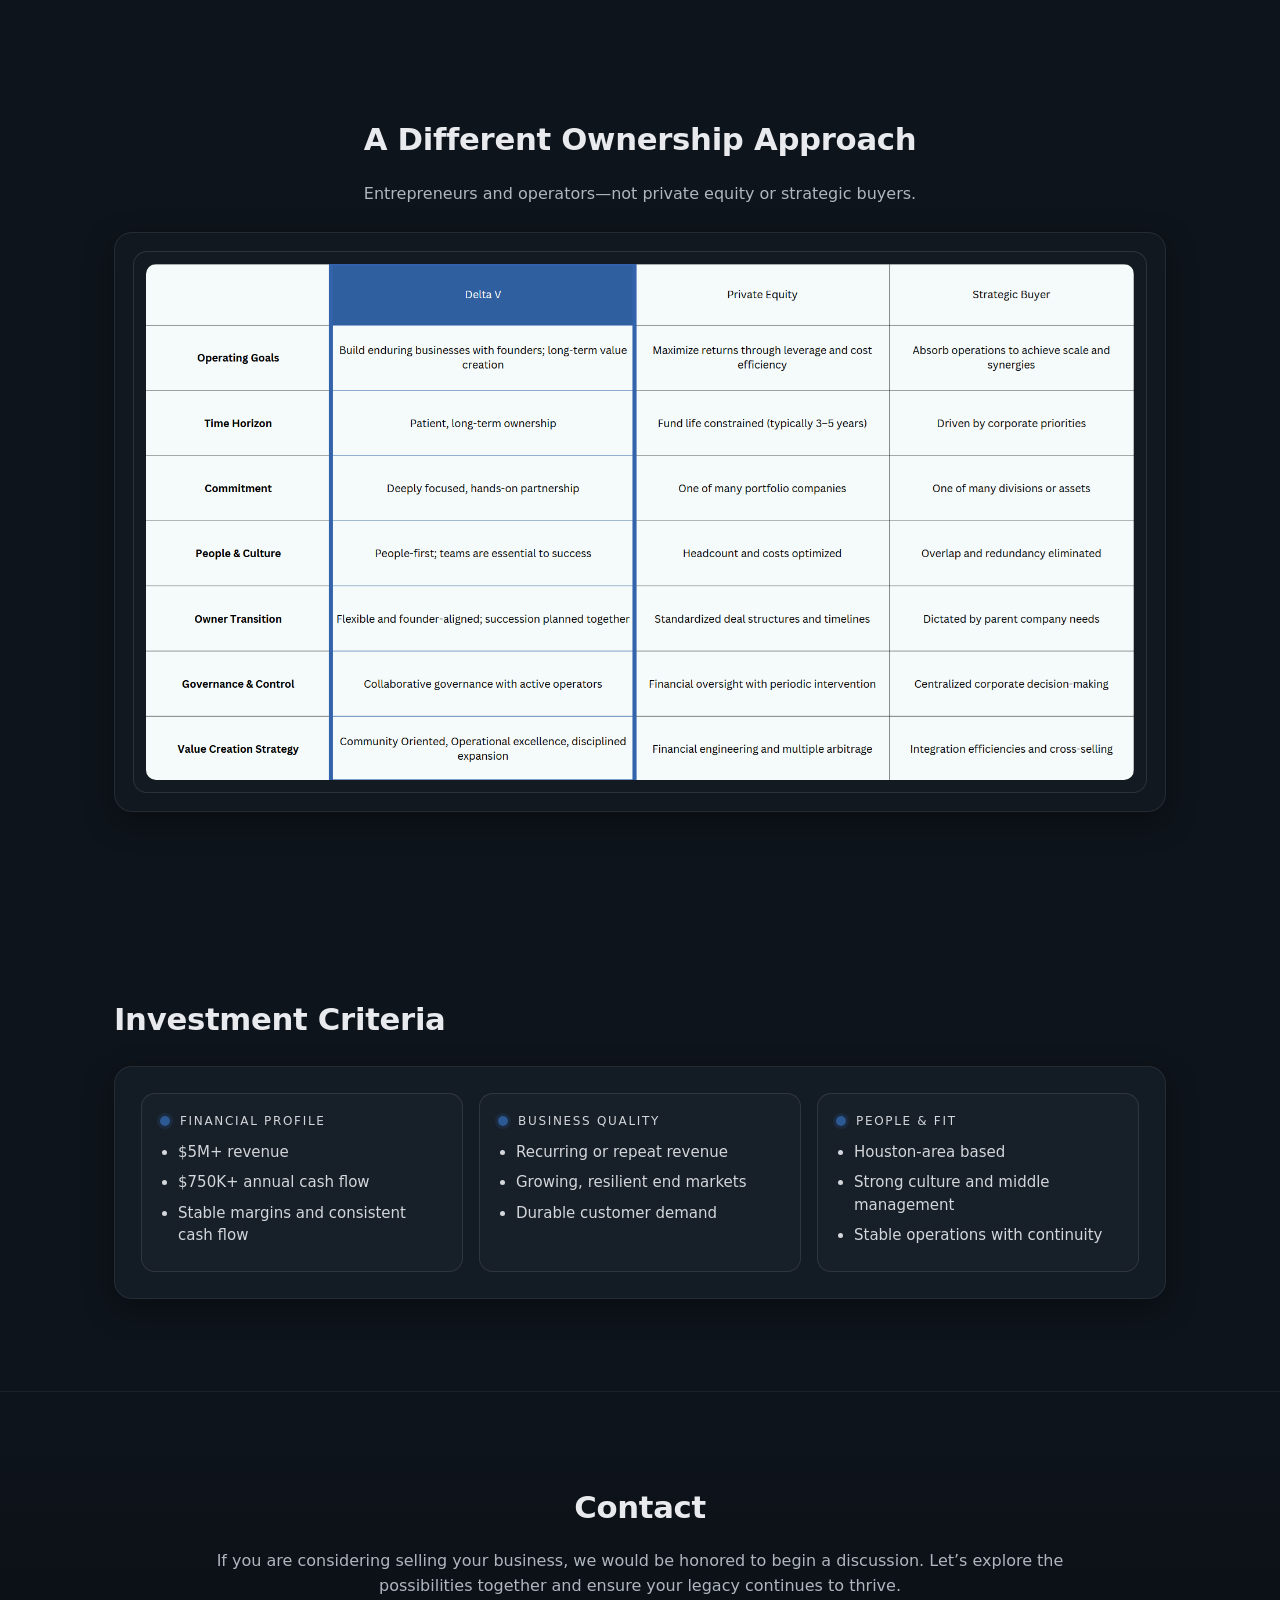
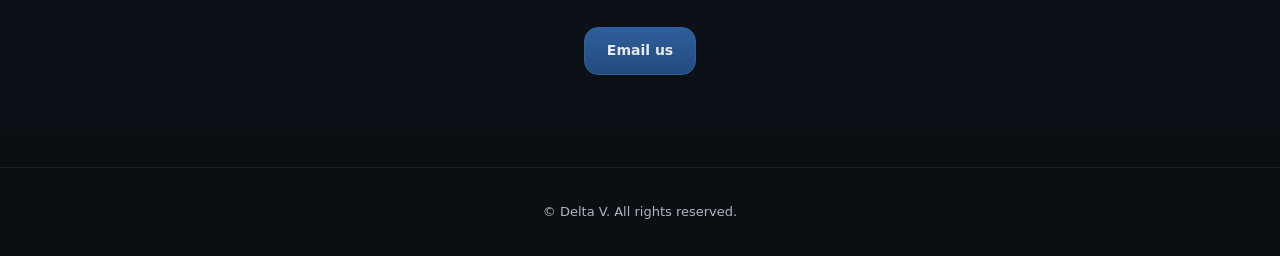
==== commit dbeedf8c: "Update index.html" ====
--- a/index.html
+++ b/index.html
@@ -70,48 +70,59 @@
       backdrop-filter:blur(10px);
       border-bottom:1px solid var(--border);
     }
+
+    /* FIX ONLY: use grid so tagline never gets squeezed/overlaps */
     .topbar-inner{
-      display:flex;align-items:center;justify-content:space-between;
-      gap:22px;padding:2px 0;
-    }
-    .brand{display:flex;align-items:center;gap:18px;min-width:0}
+      display:grid;
+      grid-template-columns:auto 1fr auto; /* logo | tagline | button */
+      align-items:center;
+      gap:22px;
+      padding:2px 0;
+    }
+    .brand{display:contents;min-width:0}
 
     /* Transparent-logo-ready: no badge background, soft edges, subtle shadow */
-   .logo-wrap{
-  padding: 0;              /* key: no padding ballooning the bar */
-  line-height: 0;          /* removes extra inline spacing */
-  display:flex;
-  align-items:center;
-}
-
-.logo-wrap img{
-  height: 150px;            /* THIS controls size cleanly */
-  width: auto;
-  max-width: none;         /* prevents max-width:100% from limiting */
-  object-fit: contain;
-  filter: drop-shadow(0 6px 14px rgba(0,0,0,.45));
-}
-
-
-   .top-tagline{
-  color: var(--text-muted);
-  font-size: 14px;
-  line-height: 1.3;
-  max-width: 520px;
-}
-
-@media (max-width: 900px){
-  .brand{
-    align-items: flex-start;
-  }
-
-  .top-tagline{
-    font-size: 13px;
-    max-width: 320px;
-    margin-top: 2px;
-    opacity: 0.85;
-  }
-}
+    .logo-wrap{
+      padding: 0;              /* key: no padding ballooning the bar */
+      line-height: 0;          /* removes extra inline spacing */
+      display:flex;
+      align-items:center;
+    }
+
+    .logo-wrap img{
+      height: 150px;            /* THIS controls size cleanly */
+      width: auto;
+      max-width: none;         /* prevents max-width:100% from limiting */
+      object-fit: contain;
+      filter: drop-shadow(0 6px 14px rgba(0,0,0,.45));
+    }
+
+    .top-tagline{
+      color: var(--text-muted);
+      font-size: 14px;
+      line-height: 1.3;
+      max-width: 520px;
+      min-width: 0;
+    }
+
+    /* keep the right-side button aligned in the grid */
+    .topbar-inner > .btn{
+      justify-self:end;
+    }
+
+    /* Mobile: move tagline to its own row so it's not squeezed */
+    @media (max-width: 780px){
+      .topbar-inner{
+        grid-template-columns:auto auto;   /* logo | button */
+        grid-template-rows:auto auto;      /* tagline row */
+        row-gap:10px;
+      }
+      .top-tagline{
+        grid-column:1 / -1; /* full width */
+        font-size:13px;
+        max-width:none;     /* don't squeeze */
+      }
+    }
 
     /* ===== HERO ===== */
     .hero{
@@ -314,7 +325,7 @@
           your people, and long-term growth.
         </div>
       </div>
-      <a class="btn" href="mailto:hello@deltav.com">Email us</a>
+      <a class="btn" href="mailto:deltavtxllc@gmail.com">Email us</a>
     </div>
   </div>
 
@@ -346,7 +357,7 @@
 
           <!-- Email template button removed -->
           <div class="hero-actions">
-            <a class="btn btn-primary" href="mailto:hello@deltav.com">Start a confidential conversation</a>
+            <a class="btn btn-primary" href="mailto:deltavtxllc@gmail.com">Start a confidential conversation</a>
           </div>
         </div>
       </div>
@@ -455,7 +466,7 @@
           Let’s explore the possibilities together and ensure your legacy continues to thrive.
         </p>
         <div class="contact-actions">
-          <a class="btn btn-primary" href="mailto:hello@deltav.com">Email us</a>
+          <a class="btn btn-primary" href="mailto:deltavtxllc@gmail.com">Email us</a>
         </div>
       </div>
     </div>
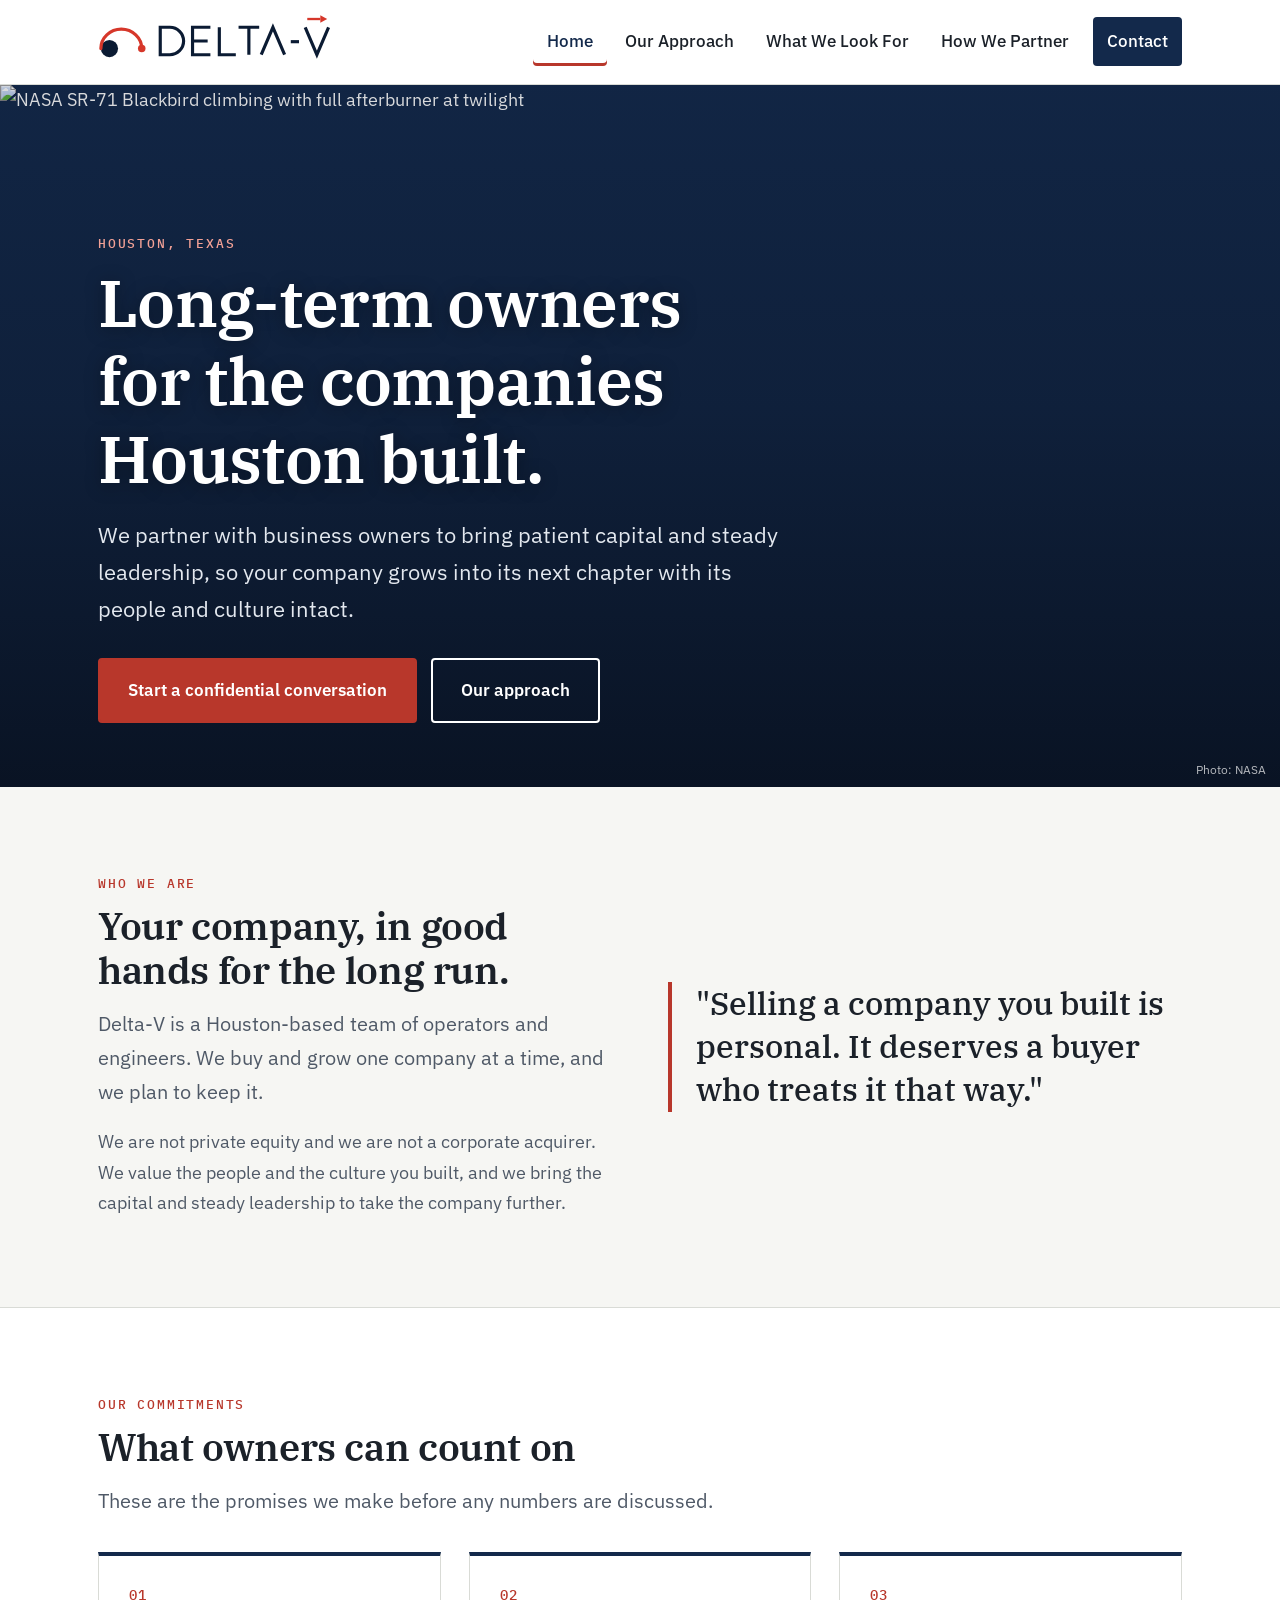
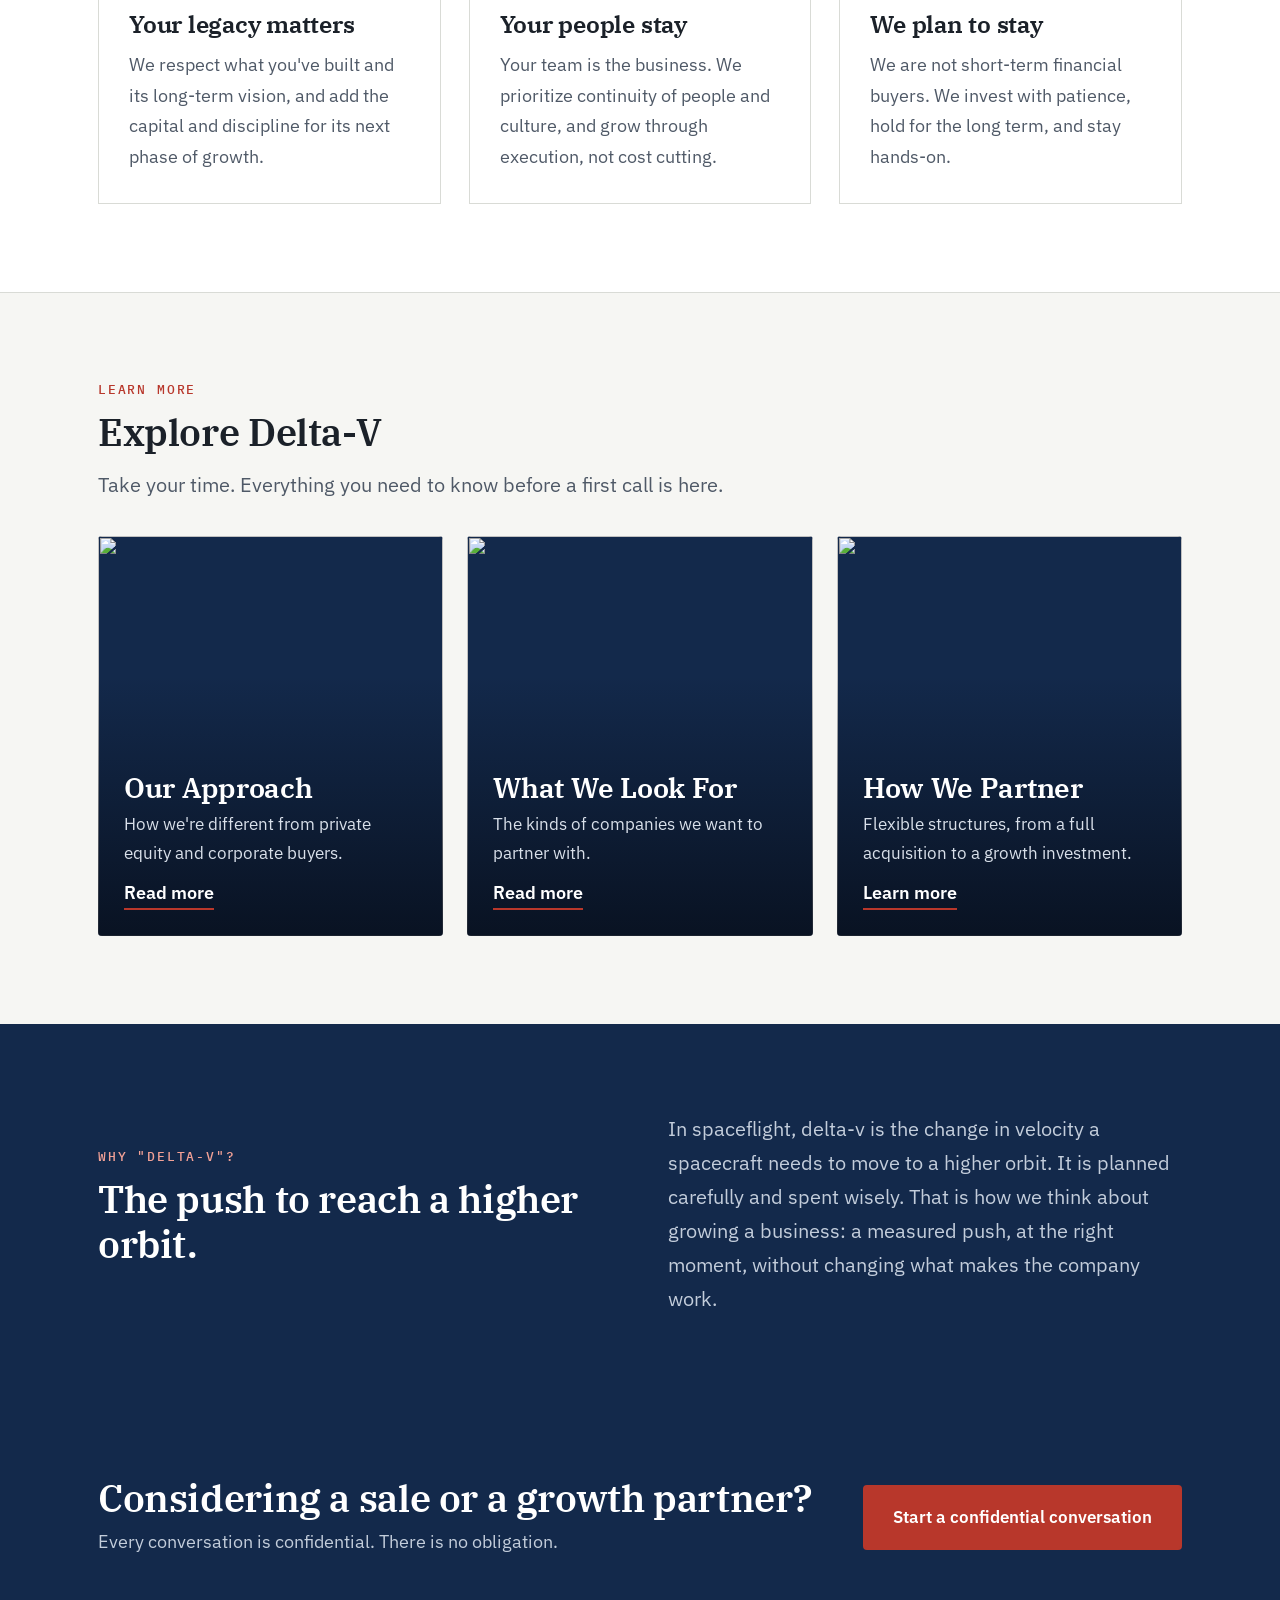
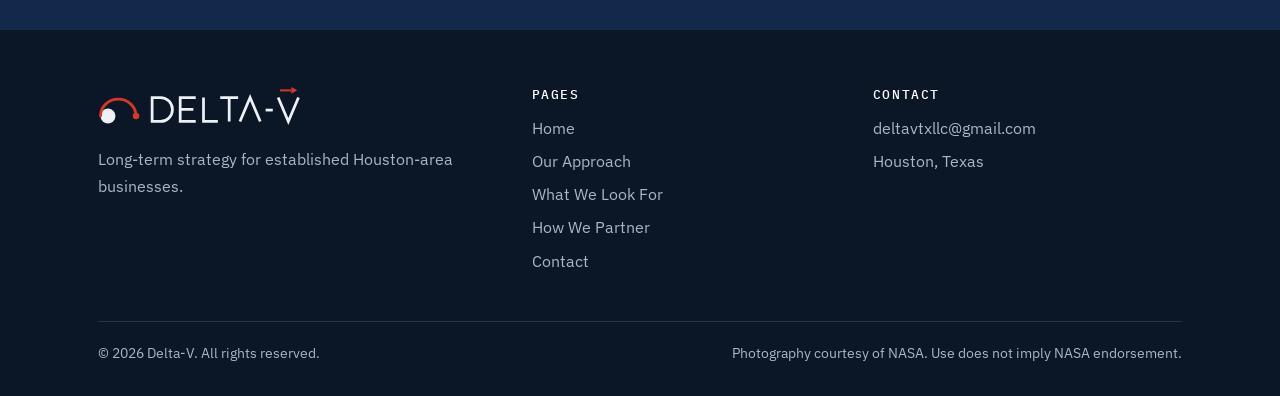
==== commit 4172967d: "Add files via upload" ====
--- a/index.html
+++ b/index.html
@@ -1,480 +1,67 @@
 <!DOCTYPE html>
 <html lang="en">
 <head>
-  <meta charset="UTF-8" />
-  <meta name="viewport" content="width=device-width, initial-scale=1.0" />
-  <title>Delta V</title>
+<meta charset="UTF-8">
+<meta name="viewport" content="width=device-width, initial-scale=1">
+<title>Long-term owners for Houston businesses | Delta-V</title>
+<meta name="description" content="Delta-V is a Houston-based, long-term owner of established businesses. We partner with established businesses to support their people, culture, and long-term growth.">
+<link rel="icon" type="image/svg+xml" href="assets/favicon.svg">
+<link rel="preconnect" href="https://fonts.googleapis.com">
+<link href="https://fonts.googleapis.com/css2?family=IBM+Plex+Serif:wght@500;600&family=IBM+Plex+Sans:wght@400;500;600&family=IBM+Plex+Mono:wght@500&display=swap" rel="stylesheet">
+<link rel="stylesheet" href="styles.css">
+</head>
+<body>
+<header class="top"><div class="wrap">
+  <a href="index.html" aria-label="Delta-V home"><svg class="logo" viewBox="7.8 -0.2 390.5 77.0" role="img" aria-label="Delta-V"><g transform="scale(.9)"><circle cx="30" cy="64" r="16" fill="#0b1b33"/><path d="M14 64A38 36 0 0 1 90 64" fill="none" stroke="#d6372a" stroke-width="6" stroke-linecap="round"/><circle cx="90" cy="64" r="7" fill="#d6372a"/></g><g transform="translate(112 22) scale(1.15)"><path d="M0 0H14A20 20 0 0 1 14 40H0Z" transform="translate(0 0)" fill="none" stroke="#0b1b33" stroke-width="4.6" stroke-linejoin="miter" stroke-miterlimit="10" stroke-linecap="butt"/><path d="M26 0H0V40H26M0 20H22" transform="translate(47 0)" fill="none" stroke="#0b1b33" stroke-width="4.6" stroke-linejoin="miter" stroke-miterlimit="10" stroke-linecap="butt"/><path d="M0 0V40H24" transform="translate(86 0)" fill="none" stroke="#0b1b33" stroke-width="4.6" stroke-linejoin="miter" stroke-miterlimit="10" stroke-linecap="butt"/><path d="M0 0H30M15 0V40" transform="translate(114 0)" fill="none" stroke="#0b1b33" stroke-width="4.6" stroke-linejoin="miter" stroke-miterlimit="10" stroke-linecap="butt"/><path d="M0 40L17 0L34 40" transform="translate(147 0)" fill="none" stroke="#0b1b33" stroke-width="4.6" stroke-linejoin="miter" stroke-miterlimit="10" stroke-linecap="butt"/><path d="M0 21H12" transform="translate(190 0)" fill="none" stroke="#0b1b33" stroke-width="4.6" stroke-linejoin="miter" stroke-miterlimit="10" stroke-linecap="butt"/><path d="M0 0L17 40L34 0" transform="translate(211 0)" fill="none" stroke="#0b1b33" stroke-width="4.6" stroke-linejoin="miter" stroke-miterlimit="10" stroke-linecap="butt"/><path d="M214 -12H233" transform="translate(0 0)" fill="none" stroke="#d6372a" stroke-width="3.4" stroke-linejoin="miter" stroke-miterlimit="10" stroke-linecap="butt"/><path d="M243.00 -12.00L233.00 -6.50L233.00 -17.50Z" fill="#d6372a"/></g></svg></a>
+  <nav class="main" aria-label="Main"><a href="index.html" aria-current="page">Home</a><a href="approach.html">Our Approach</a><a href="criteria.html">What We Look For</a><a href="process.html">How We Partner</a><a class="cta" href="contact.html">Contact</a></nav>
+</div></header>
+<main>
+<section class="hero" style="padding:0">
+  <img src="https://commons.wikimedia.org/wiki/Special:FilePath/SR-71_Blackbird_afterburn.jpg?width=1920" alt="NASA SR-71 Blackbird climbing with full afterburner at twilight" style="object-position:center 55%">
+  <div class="wrap"><div class="kicker">Houston, Texas</div><h1>Long-term owners for the companies Houston built.</h1><p>We partner with business owners to bring patient capital and steady leadership, so your company grows into its next chapter with its people and culture intact.</p><div class="acts"><a class="btn" href="contact.html">Start a confidential conversation</a><a class="btn ghost" href="approach.html">Our approach</a></div></div>
+  <span class="credit">Photo: NASA</span>
+</section>
 
-  <style>
-    :root{
-      --bg-main:#0e141b;
-      --bg-dark:#0a0f14;
-      --text-main:#e8eaed;
-      --text-muted:#b0b6bd;
-      --accent:#2f5f9e;
-      --border:rgba(255,255,255,.08);
-      --shadow: 0 10px 30px rgba(0,0,0,.35);
+<section><div class="wrap split">
+  <div><div class="kicker">Who we are</div><h2>Your company, in good hands for the long run.</h2>
+  <p class="lede" style="margin-bottom:18px">Delta-V is a Houston-based team of operators and engineers. We buy and grow one company at a time, and we plan to keep it.</p>
+  <p style="color:var(--muted)">We are not private equity and we are not a corporate acquirer. We value the people and the culture you built, and we bring the capital and steady leadership to take the company further.</p></div>
+  <div class="quote">"Selling a company you built is personal. It deserves a buyer who treats it that way."</div>
+</div></section>
 
-      --max:1100px;
-      --pad:24px;
-      --radius:18px;
+<section class="white"><div class="wrap">
+  <div class="kicker">Our commitments</div><h2>What owners can count on</h2>
+  <p class="lede">These are the promises we make before any numbers are discussed.</p>
+  <div class="three">
+    <div><div class="num">01</div><h3>Your legacy matters</h3><p>We respect what you've built and its long-term vision, and add the capital and discipline for its next phase of growth.</p></div>
+    <div><div class="num">02</div><h3>Your people stay</h3><p>Your team is the business. We prioritize continuity of people and culture, and grow through execution, not cost cutting.</p></div>
+    <div><div class="num">03</div><h3>We plan to stay</h3><p>We are not short-term financial buyers. We invest with patience, hold for the long term, and stay hands-on.</p></div>
+  </div>
+</div></section>
 
-      --h1: clamp(30px, 3.8vw, 48px);
-      --h2: clamp(24px, 2.4vw, 34px);
-      --h3: 18px;
-      --p:  clamp(16px, 1.2vw, 18px);
+<section><div class="wrap">
+  <div class="kicker">Learn more</div><h2>Explore Delta-V</h2><p class="lede">Take your time. Everything you need to know before a first call is here.</p>
+  <div class="tiles">
+    <a class="tile" href="approach.html"><img src="https://commons.wikimedia.org/wiki/Special:FilePath/STS-3_launch.jpg?width=1100" alt="" loading="lazy" style="object-position:center 35%"><div><h3>Our Approach</h3><p>How we're different from private equity and corporate buyers.</p><span class="go">Read more</span></div></a>
+    <a class="tile" href="criteria.html"><img src="https://commons.wikimedia.org/wiki/Special:FilePath/Lockheed_SR-71_Blackbird.jpg?width=1100" alt="" loading="lazy"><div><h3>What We Look For</h3><p>The kinds of companies we want to partner with.</p><span class="go">Read more</span></div></a>
+    <a class="tile" href="process.html"><img src="https://commons.wikimedia.org/wiki/Special:FilePath/Columbia.sts-1.01.jpg?width=1100" alt="" loading="lazy" style="object-position:center 30%"><div><h3>How We Partner</h3><p>Flexible structures, from a full acquisition to a growth investment.</p><span class="go">Learn more</span></div></a>
+  </div>
+</div></section>
 
-      --def-title: clamp(18px, 1.8vw, 22px);
-      --def-text: clamp(16px, 1.6vw, 20px);
-    }
+<section class="band"><div class="wrap split">
+  <div><div class="kicker">Why "Delta-V"?</div><h2>The push to reach a higher orbit.</h2></div>
+  <div><p style="font-size:20px">In spaceflight, delta-v is the change in velocity a spacecraft needs to move to a higher orbit. It is planned carefully and spent wisely. That is how we think about growing a business: a measured push, at the right moment, without changing what makes the company work.</p></div>
+</div></section>
 
-    *{box-sizing:border-box;margin:0;padding:0}
-    body{
-      font-family: ui-sans-serif, system-ui, -apple-system, "Segoe UI", Roboto, Inter, Arial;
-      background: var(--bg-main);
-      color: var(--text-main);
-      line-height: 1.55;
-      -webkit-font-smoothing: antialiased;
-    }
-
-    a{color:inherit;text-decoration:none}
-    img{display:block;max-width:100%}
-
-    .wrap{max-width:var(--max);margin:0 auto;padding:0 var(--pad)}
-    .section{padding:92px 0}
-    @media (max-width: 640px){ :root{--pad:18px} .section{padding:72px 0} }
-
-    h1{font-size:var(--h1);letter-spacing:-.02em;line-height:1.08;font-weight:650}
-    h2{font-size:var(--h2);margin-bottom:18px;font-weight:650;letter-spacing:-.01em}
-    h3{font-size:var(--h3);margin-bottom:12px;font-weight:650}
-    p{color:var(--text-muted);font-size:var(--p)}
-
-    .btn{
-      display:inline-flex;align-items:center;justify-content:center;
-      padding:12px 22px;border-radius:14px;
-      border:1px solid var(--accent);
-      font-weight:650;font-size:14px;white-space:nowrap;
-      background:rgba(20,28,38,.55);
-      transition:transform .15s ease, box-shadow .15s ease;
-    }
-    .btn:hover{transform:translateY(-1px);box-shadow:0 12px 26px rgba(0,0,0,.35)}
-    .btn-primary{
-      background:linear-gradient(180deg,#2f5f9e,#234a7c);
-      border-color:#2f5f9e;
-    }
-
-    /* ===== TOP BAR (logo-only) ===== */
-    .topbar{
-      position:static;top:0;z-index:100;
-      background:rgba(14,20,27,.9);
-      backdrop-filter:blur(10px);
-      border-bottom:1px solid var(--border);
-    }
-
-    /* FIX ONLY: use grid so tagline never gets squeezed/overlaps */
-    .topbar-inner{
-      display:grid;
-      grid-template-columns:auto 1fr auto; /* logo | tagline | button */
-      align-items:center;
-      gap:22px;
-      padding:2px 0;
-    }
-    .brand{display:contents;min-width:0}
-
-    /* Transparent-logo-ready: no badge background, soft edges, subtle shadow */
-    .logo-wrap{
-      padding: 0;              /* key: no padding ballooning the bar */
-      line-height: 0;          /* removes extra inline spacing */
-      display:flex;
-      align-items:center;
-    }
-
-    .logo-wrap img{
-      height: 150px;            /* THIS controls size cleanly */
-      width: auto;
-      max-width: none;         /* prevents max-width:100% from limiting */
-      object-fit: contain;
-      filter: drop-shadow(0 6px 14px rgba(0,0,0,.45));
-    }
-
-    .top-tagline{
-      color: var(--text-muted);
-      font-size: 14px;
-      line-height: 1.3;
-      max-width: 520px;
-      min-width: 0;
-    }
-
-    /* keep the right-side button aligned in the grid */
-    .topbar-inner > .btn{
-      justify-self:end;
-    }
-
-    /* Mobile: move tagline to its own row so it's not squeezed */
-    @media (max-width: 780px){
-      .topbar-inner{
-        grid-template-columns:auto auto;   /* logo | button */
-        grid-template-rows:auto auto;      /* tagline row */
-        row-gap:10px;
-      }
-      .top-tagline{
-        grid-column:1 / -1; /* full width */
-        font-size:13px;
-        max-width:none;     /* don't squeeze */
-      }
-    }
-
-    /* ===== HERO ===== */
-    .hero{
-      background:
-        radial-gradient(900px 420px at 50% 0%, rgba(47,95,158,.22), transparent 55%),
-        linear-gradient(to bottom,var(--bg-main),var(--bg-dark));
-      padding:74px 0 84px;
-      border-bottom:1px solid var(--border);
-    }
-    .def-wide{
-      border:1px solid var(--border);
-      background:rgba(20,28,38,.6);
-      border-radius:18px;
-      padding:20px 22px;
-      box-shadow:var(--shadow);
-      margin-bottom:26px;
-    }
-    .def-wide .def-title{
-      font-size:var(--def-title);
-      font-weight:700;
-      letter-spacing:.02em;
-      color:var(--text-main);
-      margin-bottom:10px;
-    }
-    .def-wide .def-text{
-      font-size:var(--def-text);
-      color:rgba(232,234,237,.85);
-      line-height:1.4;
-      max-width:1000px;
-    }
-    .hero-grid{
-      display:grid;
-      grid-template-columns:minmax(0,1.2fr) minmax(0,1fr);
-      gap:40px;
-      align-items:center;
-    }
-    @media (max-width: 900px){
-      .hero-grid{grid-template-columns:1fr;gap:22px}
-    }
-    .hero-media{
-      border-radius:var(--radius);
-      overflow:hidden;
-      border:1px solid var(--border);
-      background:rgba(255,255,255,.03);
-      box-shadow:var(--shadow);
-    }
-    .hero-media img{width:100%;height:auto;object-fit:cover}
-    .hero-copy{
-      display:flex;flex-direction:column;
-      align-items:flex-start;justify-content:center;
-      max-width:520px;
-    }
-    .hero-copy h1{
-      margin:0 0 12px;
-      line-height:1.05;
-      letter-spacing:-.02em;
-    }
-    .hero-copy p{margin-top:10px;max-width:720px}
-    .hero-actions{display:flex;gap:12px;flex-wrap:wrap;margin-top:22px}
-
-    /* ===== PRINCIPLES ===== */
-    .grid-3{
-      display:grid;
-      grid-template-columns:repeat(3,1fr);
-      gap:20px;
-      margin-top:26px;
-    }
-    @media (max-width: 900px){ .grid-3{grid-template-columns:1fr} }
-    .card{
-      background:rgba(20,28,38,.9);
-      border:1px solid var(--border);
-      border-radius:var(--radius);
-      padding:26px;
-      box-shadow:var(--shadow);
-    }
-    .card p{
-      color:rgba(176,182,189,.95);
-      font-size:15px;
-      line-height:1.55;
-    }
-
-    /* ===== COMPARISON TABLE (embedded feel, no extra text) ===== */
-    .center{text-align:center}
-    .embed{
-      margin-top:26px;
-      border:1px solid var(--border);
-      border-radius:var(--radius);
-      background:rgba(255,255,255,.02);
-      box-shadow:var(--shadow);
-      padding:18px;
-    }
-    .table-wrap{
-      border-radius:14px;
-      border:1px solid rgba(255,255,255,.10);
-      background:rgba(255,255,255,.01);
-      padding:12px;
-      overflow-x:auto;
-      -webkit-overflow-scrolling:touch;
-    }
-    .table-wrap img{
-      min-width:820px;
-      background:#fff;
-      border-radius:10px;
-      display:block;
-    }
-
-    /* ===== INVESTMENT CRITERIA (3 buckets + dots) ===== */
-    .criteria-card{
-      margin-top:22px;
-      background:rgba(20,28,38,.9);
-      border:1px solid var(--border);
-      border-radius:var(--radius);
-      box-shadow:var(--shadow);
-      padding:26px;
-    }
-    .criteria-buckets{
-      display:grid;
-      grid-template-columns:repeat(3,minmax(0,1fr));
-      gap:16px;
-    }
-    @media (max-width: 980px){ .criteria-buckets{grid-template-columns:1fr} }
-    .bucket{
-      border:1px solid rgba(255,255,255,.10);
-      background:rgba(255,255,255,.02);
-      border-radius:14px;
-      padding:18px 18px 16px;
-    }
-    .bucket-title{
-      font-size:12px;
-      letter-spacing:.14em;
-      text-transform:uppercase;
-      color:rgba(232,234,237,.90);
-      margin-bottom:10px;
-      display:flex;
-      align-items:center;
-      gap:10px;
-    }
-    .bucket-title:before{
-      content:"";
-      width:10px;
-      height:10px;
-      border-radius:999px;
-      background:rgba(47,95,158,.9);
-      box-shadow:0 0 0 3px rgba(47,95,158,.18);
-      flex:0 0 auto;
-    }
-    .bucket ul{
-      margin:0;
-      padding-left:18px;
-      color:rgba(232,234,237,.90);
-    }
-    .bucket li{
-      font-size:15px;
-      line-height:1.5;
-      margin:8px 0;
-    }
-
-    /* ===== CONTACT (overlap fixed) ===== */
-    .contact{
-      background:linear-gradient(to bottom,var(--bg-main),var(--bg-dark));
-      border-top:1px solid var(--border);
-    }
-    .stack{
-      max-width:860px;
-      margin:0 auto;
-      text-align:center;
-    }
-    .contact .stack p{
-      margin: 0 auto 22px;
-      max-width: 900px;
-    }
-    .contact-actions{
-      display:flex;
-      justify-content:center;
-      padding-top: 6px;
-    }
-
-    footer{
-      text-align:center;
-      padding:34px 24px;
-      font-size:13px;
-      color:var(--text-muted);
-      border-top:1px solid var(--border);
-      background:var(--bg-dark);
-    }
-  </style>
-</head>
-
-<body>
-
-  <!-- TOP BAR (logo-only) -->
-  <div class="topbar">
-    <div class="wrap topbar-inner">
-      <div class="brand">
-        <div class="logo-wrap">
-          <img src="assets/logo.png" alt="Delta V logo">
-        </div>
-        <div class="top-tagline">
-          Boosting companies into their next trajectory — with respect for your legacy,
-          your people, and long-term growth.
-        </div>
-      </div>
-      <a class="btn" href="mailto:deltavtxllc@gmail.com">Email us</a>
-    </div>
+<section class="cta-band"><div class="wrap"><div><h2>Considering a sale or a growth partner?</h2><p>Every conversation is confidential. There is no obligation.</p></div><a class="btn" href="contact.html">Start a confidential conversation</a></div></section>
+</main>
+<footer><div class="wrap">
+  <div class="cols">
+    <div><svg class="logo" viewBox="7.8 -0.2 390.5 77.0" role="img" aria-label="Delta-V"><g transform="scale(.9)"><circle cx="30" cy="64" r="16" fill="#0b1b33"/><path d="M14 64A38 36 0 0 1 90 64" fill="none" stroke="#d6372a" stroke-width="6" stroke-linecap="round"/><circle cx="90" cy="64" r="7" fill="#d6372a"/></g><g transform="translate(112 22) scale(1.15)"><path d="M0 0H14A20 20 0 0 1 14 40H0Z" transform="translate(0 0)" fill="none" stroke="#0b1b33" stroke-width="4.6" stroke-linejoin="miter" stroke-miterlimit="10" stroke-linecap="butt"/><path d="M26 0H0V40H26M0 20H22" transform="translate(47 0)" fill="none" stroke="#0b1b33" stroke-width="4.6" stroke-linejoin="miter" stroke-miterlimit="10" stroke-linecap="butt"/><path d="M0 0V40H24" transform="translate(86 0)" fill="none" stroke="#0b1b33" stroke-width="4.6" stroke-linejoin="miter" stroke-miterlimit="10" stroke-linecap="butt"/><path d="M0 0H30M15 0V40" transform="translate(114 0)" fill="none" stroke="#0b1b33" stroke-width="4.6" stroke-linejoin="miter" stroke-miterlimit="10" stroke-linecap="butt"/><path d="M0 40L17 0L34 40" transform="translate(147 0)" fill="none" stroke="#0b1b33" stroke-width="4.6" stroke-linejoin="miter" stroke-miterlimit="10" stroke-linecap="butt"/><path d="M0 21H12" transform="translate(190 0)" fill="none" stroke="#0b1b33" stroke-width="4.6" stroke-linejoin="miter" stroke-miterlimit="10" stroke-linecap="butt"/><path d="M0 0L17 40L34 0" transform="translate(211 0)" fill="none" stroke="#0b1b33" stroke-width="4.6" stroke-linejoin="miter" stroke-miterlimit="10" stroke-linecap="butt"/><path d="M214 -12H233" transform="translate(0 0)" fill="none" stroke="#d6372a" stroke-width="3.4" stroke-linejoin="miter" stroke-miterlimit="10" stroke-linecap="butt"/><path d="M243.00 -12.00L233.00 -6.50L233.00 -17.50Z" fill="#d6372a"/></g></svg><p>Long-term strategy for established Houston-area businesses.</p></div>
+    <div><h4>Pages</h4><ul><li><a href="index.html">Home</a></li><li><a href="approach.html">Our Approach</a></li><li><a href="criteria.html">What We Look For</a></li><li><a href="process.html">How We Partner</a></li><li><a href="contact.html">Contact</a></li></ul></div>
+    <div><h4>Contact</h4><ul><li><a href="mailto:deltavtxllc@gmail.com">deltavtxllc@gmail.com</a></li><li>Houston, Texas</li></ul></div>
   </div>
-
-  <!-- HERO -->
-  <section class="hero">
-    <div class="wrap">
-
-      <div class="def-wide">
-        <div class="def-title">Delta-v (Δv)</div>
-        <div class="def-text">
-          The change in velocity required for a spacecraft to alter its trajectory—used to maneuver,
-          adjust orbit, or reach its next destination.
-        </div>
-      </div>
-
-      <div class="hero-grid">
-        <div class="hero-media">
-          <img src="assets/hero-orbit.png" alt="Spacecraft boosting into orbit">
-        </div>
-
-        <div class="hero-copy">
-          <h1>Measured growth. Long-term stewardship.<br>A clear next orbit.</h1>
-
-          <p>
-            At Delta V, we care about your legacy. We partner with business owners to apply disciplined capital
-            and measured growth strategies—helping you boost into your next orbit without sacrificing your
-            people, culture, or identity.
-          </p>
-
-          <!-- Email template button removed -->
-          <div class="hero-actions">
-            <a class="btn btn-primary" href="mailto:deltavtxllc@gmail.com">Start a confidential conversation</a>
-          </div>
-        </div>
-      </div>
-
-    </div>
-  </section>
-
-  <!-- PRINCIPLES (original full text) -->
-  <section class="section">
-    <div class="wrap">
-      <h2>Our Principles</h2>
-
-      <div class="grid-3">
-        <div class="card">
-          <h3>Respect for What You’ve Built</h3>
-          <p>
-            We respect what you’ve built. We are committed to preserving your company’s name, identity, and long-term vision—while applying the capital and operational discipline needed to unlock the next phase of growth.
-          </p>
-          <p style="margin-top:12px;">
-            Backed by experienced operators and advisors, we build on your legacy rather than rewrite it.
-          </p>
-        </div>
-
-        <div class="card">
-          <h3>Built on People</h3>
-          <p>
-            Your people are the foundation of the business. We prioritize continuity of your team and culture, recognizing that long-term success depends on retaining the talent and trust already in place.
-          </p>
-          <p style="margin-top:12px;">
-            Our focus is growth through execution—not cost cutting at the expense of employees.
-          </p>
-        </div>
-
-        <div class="card">
-          <h3>Ownership with Horizon</h3>
-          <p>
-            We are not a short-term financial buyer. We take a long-term ownership approach, investing with patience and purpose.
-          </p>
-          <p style="margin-top:12px;">
-            By bringing fresh energy, aligned capital, and hands-on leadership, we partner with you to shape the company’s next chapter.
-          </p>
-        </div>
-      </div>
-    </div>
-  </section>
-
-  <!-- COMPARISON (embedded feel, no extra text) -->
-  <section class="section">
-    <div class="wrap">
-      <h2 class="center">A Different Ownership Approach</h2>
-      <p class="center">Entrepreneurs and operators—not private equity or strategic buyers.</p>
-
-      <div class="embed" aria-label="Ownership comparison table">
-        <div class="table-wrap">
-          <img src="assets/ownership-comparison.png" alt="Ownership comparison table">
-        </div>
-      </div>
-    </div>
-  </section>
-
-  <!-- CRITERIA (3 buckets + dots, no intro text) -->
-  <section class="section">
-    <div class="wrap">
-      <h2>Investment Criteria</h2>
-
-      <div class="criteria-card">
-        <div class="criteria-buckets">
-          <div class="bucket">
-            <div class="bucket-title">Financial Profile</div>
-            <ul>
-              <li>$5M+ revenue</li>
-              <li>$750K+ annual cash flow</li>
-              <li>Stable margins and consistent cash flow</li>
-            </ul>
-          </div>
-
-          <div class="bucket">
-            <div class="bucket-title">Business Quality</div>
-            <ul>
-              <li>Recurring or repeat revenue</li>
-              <li>Growing, resilient end markets</li>
-              <li>Durable customer demand</li>
-            </ul>
-          </div>
-
-          <div class="bucket">
-            <div class="bucket-title">People &amp; Fit</div>
-            <ul>
-              <li>Houston-area based</li>
-              <li>Strong culture and middle management</li>
-              <li>Stable operations with continuity</li>
-            </ul>
-          </div>
-        </div>
-      </div>
-    </div>
-  </section>
-
-  <!-- CONTACT (overlap fixed) -->
-  <section class="section contact">
-    <div class="wrap">
-      <div class="stack">
-        <h2>Contact</h2>
-        <p>
-          If you are considering selling your business, we would be honored to begin a discussion.
-          Let’s explore the possibilities together and ensure your legacy continues to thrive.
-        </p>
-        <div class="contact-actions">
-          <a class="btn btn-primary" href="mailto:deltavtxllc@gmail.com">Email us</a>
-        </div>
-      </div>
-    </div>
-  </section>
-
-  <footer>
-    © Delta V. All rights reserved.
-  </footer>
-
+  <div class="legal"><span>&copy; 2026 Delta-V. All rights reserved.</span><span>Photography courtesy of NASA. Use does not imply NASA endorsement.</span></div>
+</div></footer>
 </body>
-</html>
+</html>
--- a/styles.css
+++ b/styles.css
@@ -0,0 +1,102 @@
+*{box-sizing:border-box;margin:0;padding:0}
+:root{--bg:#f6f6f3;--paper:#fff;--ink:#1b2129;--muted:#4f5967;--line:#d9dbd6;--navy:#13294b;--navy2:#1c3a66;--red:#b8372b;--tint:#eaeef4;
+--serif:"IBM Plex Serif",Georgia,serif;--sans:"IBM Plex Sans",system-ui,-apple-system,"Segoe UI",Arial,sans-serif;--mono:"IBM Plex Mono",ui-monospace,Menlo,monospace}
+body{background:var(--bg);color:var(--ink);font:400 18px/1.7 var(--sans);-webkit-font-smoothing:antialiased}
+a{color:inherit}img{display:block;max-width:100%}
+:focus-visible{outline:3px solid var(--red);outline-offset:3px}
+.wrap{max-width:1140px;margin:0 auto;padding:0 28px}
+h1,h2,h3{font-family:var(--serif);font-weight:600;line-height:1.18;letter-spacing:-.01em}
+h2{font-size:clamp(28px,3.2vw,38px);margin-bottom:14px}
+.kicker{font:500 13px var(--mono);letter-spacing:.14em;text-transform:uppercase;color:var(--red);margin-bottom:12px}
+.lede{font-size:20px;color:var(--muted);max-width:62ch;margin-bottom:34px}
+section{padding:88px 0}
+.btn{display:inline-block;padding:16px 28px;border-radius:4px;background:var(--red);color:#fff;text-decoration:none;font-weight:600;font-size:17px;border:2px solid var(--red)}
+.btn:hover{background:#9c2c22;border-color:#9c2c22}
+.btn.ghost{background:transparent;border-color:#fff;color:#fff}.btn.ghost:hover{background:rgba(255,255,255,.12)}
+.btn.navy{background:var(--navy);border-color:var(--navy)}.btn.navy:hover{background:var(--navy2)}
+/* header */
+.top{background:var(--paper);border-bottom:1px solid var(--line);position:sticky;top:0;z-index:20}
+.top .wrap{display:flex;align-items:center;justify-content:space-between;gap:18px;padding-top:14px;padding-bottom:14px;flex-wrap:wrap}
+.logo{height:46px;width:auto}
+nav.main{display:flex;gap:4px;flex-wrap:wrap}
+nav.main a{text-decoration:none;font-weight:500;font-size:17px;padding:10px 14px;border-radius:4px;color:var(--ink)}
+nav.main a:hover{background:var(--tint)}
+nav.main a[aria-current]{color:var(--navy);box-shadow:inset 0 -3px 0 var(--red)}
+nav.main a.cta{background:var(--navy);color:#fff;margin-left:6px}
+@media(max-width:980px){.top{position:static}.top .wrap{justify-content:center}nav.main{justify-content:center}nav.main a{font-size:16px;padding:10px 12px}}
+/* hero */
+.hero{position:relative;min-height:min(78vh,720px);display:flex;align-items:flex-end;background:var(--navy);color:#fff;overflow:hidden}
+.hero.short{min-height:min(56vh,520px)}
+.hero img{position:absolute;inset:0;width:100%;height:100%;object-fit:cover}
+.hero::after{content:"";position:absolute;inset:0;background:linear-gradient(180deg,rgba(8,16,30,.15) 0%,rgba(8,16,30,.35) 45%,rgba(8,16,30,.88) 100%)}
+.hero .wrap{position:relative;z-index:1;padding-top:120px;padding-bottom:64px;width:100%}
+.hero .kicker{color:#f2a196}
+.hero h1{font-size:clamp(38px,5.4vw,66px);max-width:17ch;margin-bottom:18px;text-shadow:0 2px 18px rgba(0,0,0,.35)}
+.hero p{font-size:clamp(18px,1.8vw,22px);max-width:54ch;color:#e3e8ef;margin-bottom:30px}
+.acts{display:flex;gap:14px;flex-wrap:wrap}
+.credit{position:absolute;right:14px;bottom:10px;z-index:1;font:400 12px var(--sans);color:rgba(255,255,255,.7)}
+/* blocks */
+.three{display:grid;grid-template-columns:repeat(3,1fr);gap:28px}
+.three>div{background:var(--paper);border:1px solid var(--line);border-top:4px solid var(--navy);padding:30px}
+.three h3{font-size:24px;margin:6px 0 12px}.three p{color:var(--muted)}
+.num{font:500 14px var(--mono);color:var(--red);letter-spacing:.08em}
+@media(max-width:860px){.three{grid-template-columns:1fr}}
+.tiles{display:grid;grid-template-columns:repeat(3,1fr);gap:24px}
+@media(max-width:900px){.tiles{grid-template-columns:1fr}}
+.tile{position:relative;display:block;min-height:400px;overflow:hidden;border-radius:4px;background:var(--navy);color:#fff;text-decoration:none}
+.tile img{position:absolute;inset:0;width:100%;height:100%;object-fit:cover;transition:transform .5s ease}
+.tile:hover img{transform:scale(1.04)}
+.tile::after{content:"";position:absolute;inset:0;background:linear-gradient(180deg,transparent 35%,rgba(8,16,30,.9))}
+.tile div{position:absolute;left:0;right:0;bottom:0;padding:26px;z-index:1}
+.tile h3{font-size:28px;margin-bottom:6px}.tile p{color:#d9e0ea;font-size:17px}
+.tile .go{display:inline-block;margin-top:10px;font-weight:600;border-bottom:2px solid var(--red)}
+.band{background:var(--navy);color:#fff}
+.band .lede,.band p{color:#c3cddb}.band .kicker{color:#f2a196}
+.split{display:grid;grid-template-columns:1fr 1fr;gap:56px;align-items:center}
+@media(max-width:860px){.split{grid-template-columns:1fr;gap:32px}}
+.quote{font:500 clamp(24px,2.6vw,32px)/1.35 var(--serif);border-left:4px solid var(--red);padding-left:24px}
+.white{background:var(--paper);border-top:1px solid var(--line);border-bottom:1px solid var(--line)}
+.prose p{margin-bottom:18px;max-width:64ch}.prose h3{font-size:26px;margin:34px 0 10px}
+.tw{overflow-x:auto;background:var(--paper);border:1px solid var(--line);border-radius:4px}
+table{width:100%;border-collapse:collapse;min-width:720px;font-size:17px}
+th,td{padding:18px 20px;text-align:left;vertical-align:top;border-bottom:1px solid var(--line)}
+tr:last-child th,tr:last-child td{border-bottom:0}
+thead th{font-size:15px;color:var(--muted);background:var(--bg)}thead th.us{background:var(--navy);color:#fff}
+tbody th{width:19%;font-weight:600}td{color:var(--muted)}td.us{background:var(--tint);color:var(--ink);font-weight:500}
+.crit{display:grid;grid-template-columns:repeat(3,1fr);gap:24px}
+@media(max-width:860px){.crit{grid-template-columns:1fr}}
+.crit>div{background:var(--paper);border:1px solid var(--line);padding:30px;border-top:4px solid var(--red)}
+.crit h3{font-size:24px;margin-bottom:14px}.crit ul{padding-left:20px}.crit li{margin:10px 0;color:var(--muted)}.crit b{color:var(--ink)}
+.big-num{font:600 clamp(40px,5vw,56px)/1 var(--serif);color:var(--navy)}
+.team{display:grid;grid-template-columns:repeat(3,1fr);gap:32px}
+@media(max-width:900px){.team{grid-template-columns:repeat(2,1fr)}}@media(max-width:560px){.team{grid-template-columns:1fr}}
+.photo{aspect-ratio:4/5;background:linear-gradient(160deg,#dfe4ec,#c8d0dc);display:grid;place-items:center;font:600 54px var(--serif);color:var(--navy);border-radius:4px;margin-bottom:18px;border:1px solid var(--line)}
+.person h3{font-size:25px}.role{color:var(--red);font-weight:600;margin:2px 0 10px;font-size:16px;text-transform:uppercase;letter-spacing:.06em}
+.person p{color:var(--muted);font-size:17px}
+.ph{display:inline-block;font:500 12px var(--mono);letter-spacing:.08em;color:var(--red);border:1px dashed var(--red);padding:3px 10px;margin-bottom:28px}
+.steps{list-style:none;counter-reset:s;max-width:820px}
+.steps li{counter-increment:s;position:relative;padding:0 0 40px 86px}
+.steps li::before{content:counter(s);position:absolute;left:0;top:0;width:58px;height:58px;border-radius:50%;background:var(--navy);color:#fff;display:grid;place-items:center;font:600 24px var(--serif)}
+.steps li::after{content:"";position:absolute;left:28px;top:64px;bottom:6px;border-left:2px dashed var(--line)}
+.steps li:last-child::after{display:none}
+.steps h3{font-size:25px;margin:10px 0 8px}.steps p{color:var(--muted)}
+details{background:var(--paper);border:1px solid var(--line);border-radius:4px;margin-bottom:12px}
+summary{cursor:pointer;padding:20px 24px;font:600 20px var(--serif);list-style:none}summary::-webkit-details-marker{display:none}
+summary::after{content:"+";float:right;color:var(--red);font-size:26px;line-height:1}details[open] summary::after{content:"–"}
+details p{padding:0 24px 22px;color:var(--muted);max-width:70ch}
+.contact-grid{display:grid;grid-template-columns:1fr 1fr;gap:28px}
+@media(max-width:860px){.contact-grid{grid-template-columns:1fr}}
+.card{background:var(--paper);border:1px solid var(--line);padding:34px;border-radius:4px}
+.card dl{display:grid;grid-template-columns:auto 1fr;gap:14px 22px;font-size:20px;margin:18px 0 28px}
+.card dt{font:500 13px var(--mono);letter-spacing:.1em;text-transform:uppercase;color:var(--muted);padding-top:6px}
+.cta-band{background:var(--navy);color:#fff;padding:72px 0}
+.cta-band .wrap{display:flex;justify-content:space-between;align-items:center;gap:28px;flex-wrap:wrap}
+.cta-band h2{margin:0}.cta-band p{color:#c3cddb;margin-top:6px}
+footer{background:#0b1626;color:#aab6c6;padding:56px 0 30px;font-size:16px}
+footer .cols{display:grid;grid-template-columns:1.3fr 1fr 1fr;gap:32px}
+@media(max-width:760px){footer .cols{grid-template-columns:1fr}}
+footer .logo{height:40px;margin-bottom:12px}
+footer .logo [stroke="#0b1b33"]{stroke:#eef1f5}footer .logo [fill="#0b1b33"]{fill:#eef1f5}
+footer h4{font:500 13px var(--mono);letter-spacing:.12em;text-transform:uppercase;color:#fff;margin-bottom:12px}
+footer ul{list-style:none}footer li{margin:6px 0}footer a{text-decoration:none}footer a:hover{color:#fff}
+footer .legal{border-top:1px solid #23344d;margin-top:40px;padding-top:20px;font-size:14px;display:flex;justify-content:space-between;gap:12px;flex-wrap:wrap}
